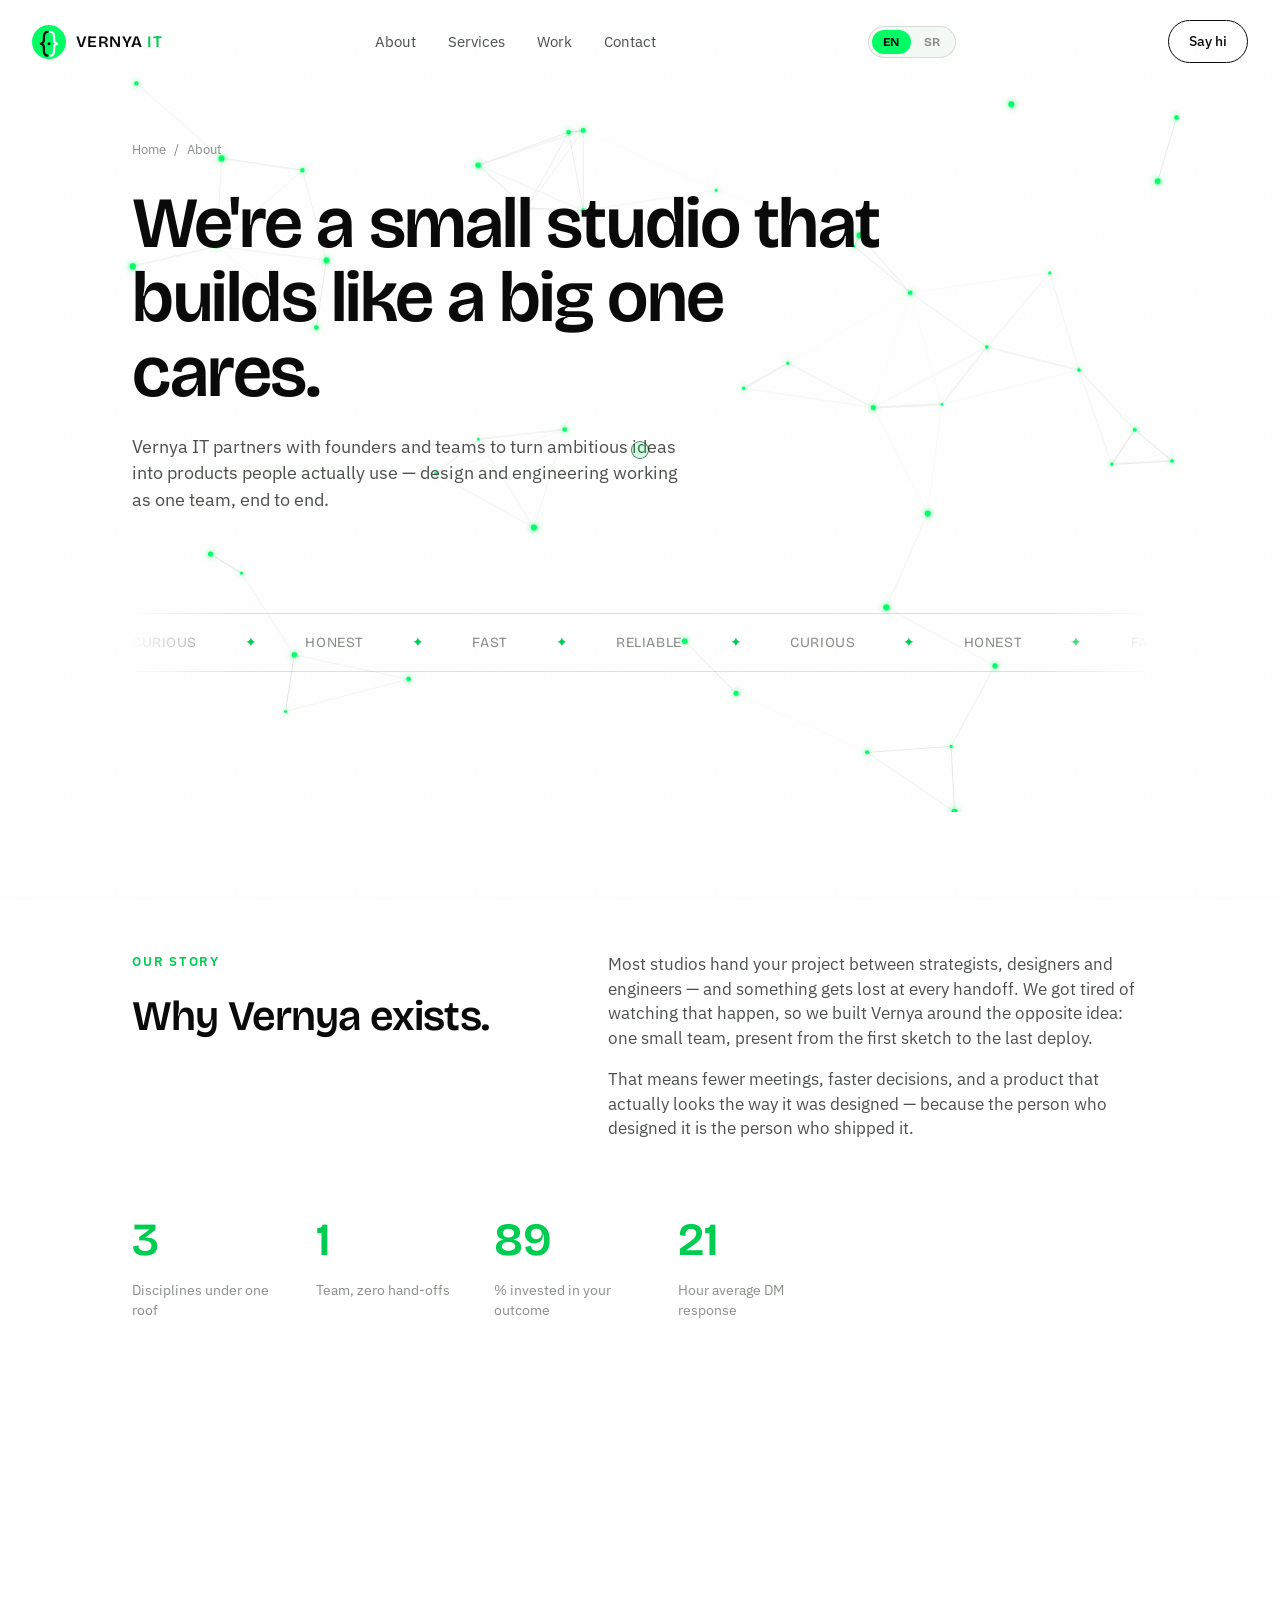
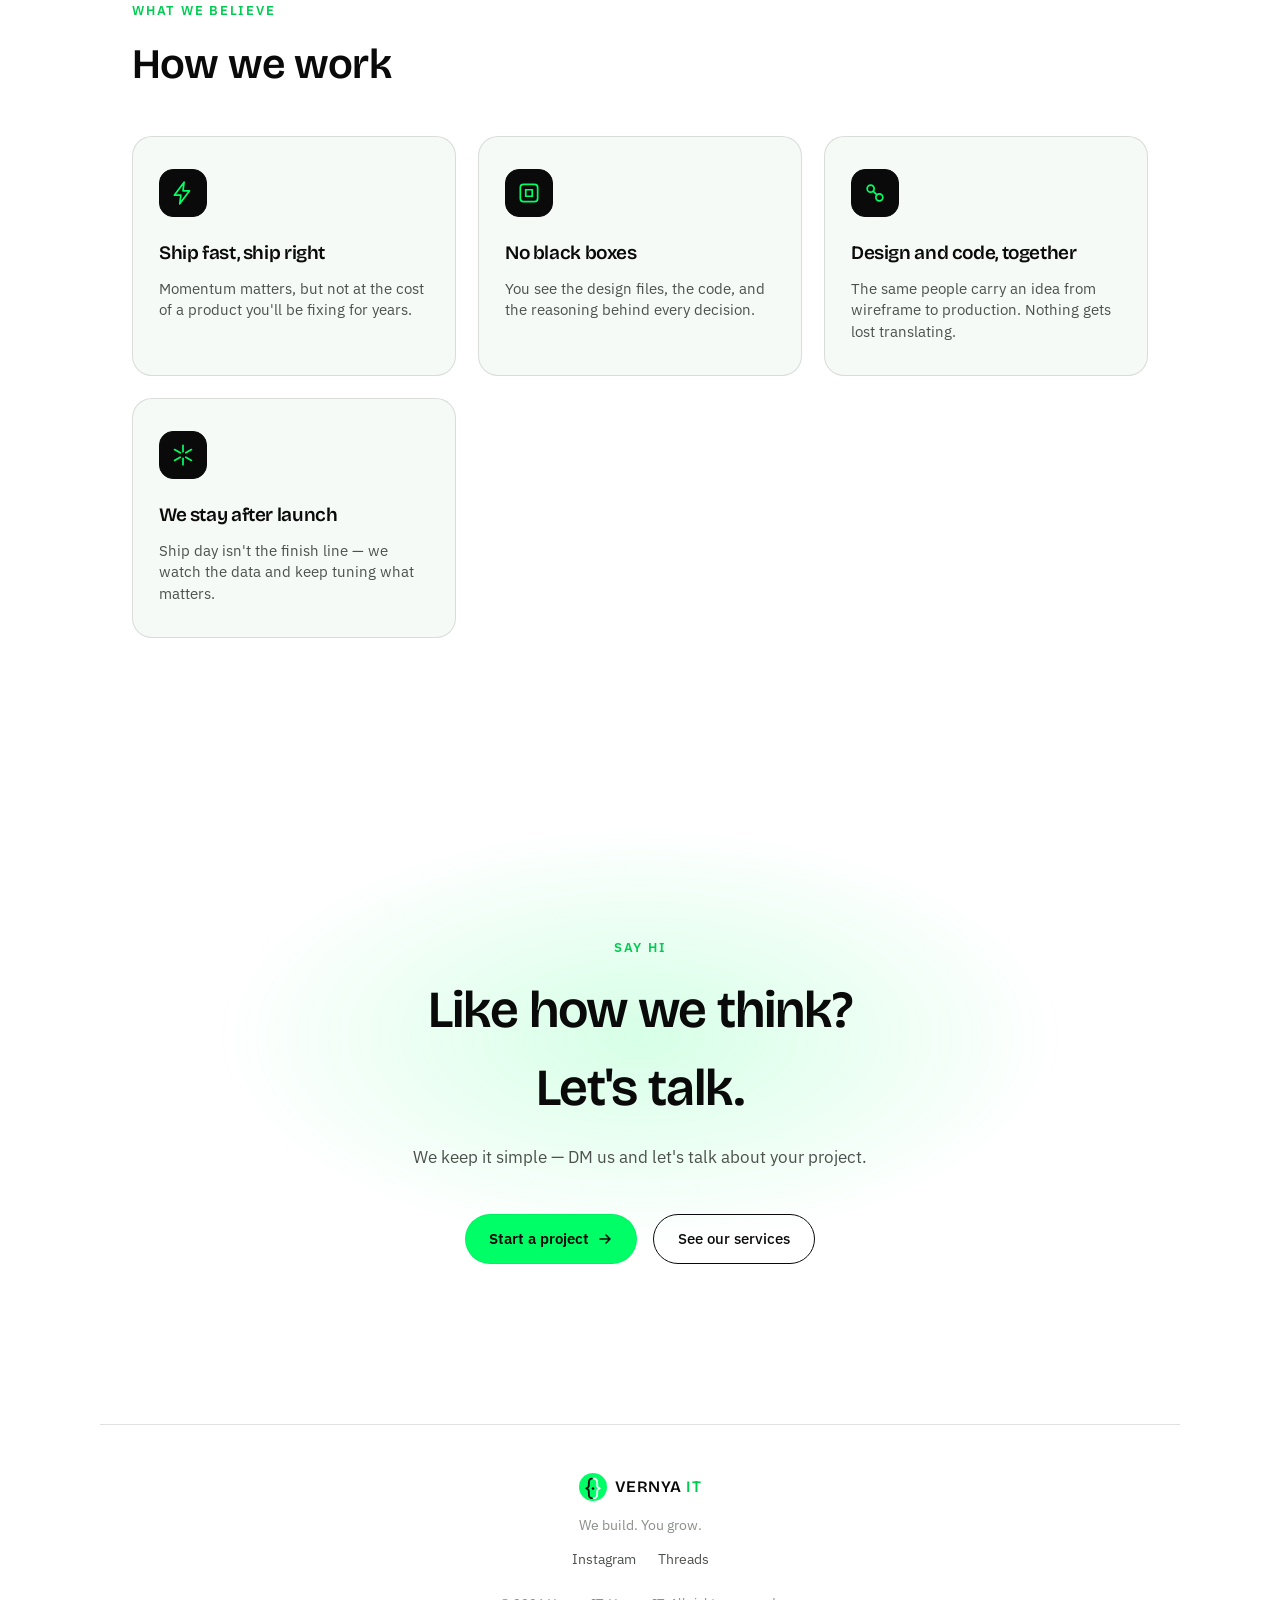
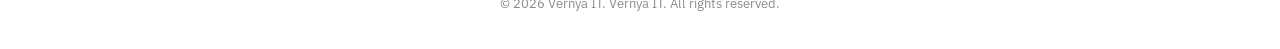
==== about.html @ cfed31cb "Initial commit: Vernya IT landing site Multi-page marketing site (home, about, services, work, conta" ====
<!doctype html>
<html lang="en">
<head>
<meta charset="UTF-8" />
<meta name="viewport" content="width=device-width, initial-scale=1.0" />
<title>About — Vernya IT</title>
<meta name="description" content="Vernya IT is a small software studio building web, mobile & UI/UX products end to end — from idea to finished product." />
<link rel="icon" type="image/svg+xml" href="assets/logo.svg" />
<link rel="preconnect" href="https://fonts.googleapis.com">
<link rel="preconnect" href="https://fonts.gstatic.com" crossorigin>
<link href="https://fonts.googleapis.com/css2?family=Bricolage+Grotesque:wght@400;500;600;700;800&family=IBM+Plex+Sans:wght@400;500;600&display=swap" rel="stylesheet">
<link rel="stylesheet" href="css/style.css" />
</head>
<body>

<div class="scroll-progress" id="scrollProgress"><span></span></div>
<div class="grain"></div>
<div class="cursor-dot" id="cursorDot"><span class="cursor-ring"></span></div>

<header class="nav" id="nav">
  <a href="index.html" class="brand">
    <img src="assets/logo.svg" alt="Vernya IT logo" width="34" height="34" />
    <span>Vernya <em>IT</em></span>
  </a>
  <nav class="nav-links">
    <a href="about.html" data-i18n="nav.about">About</a>
    <a href="services.html" data-i18n="nav.services">Services</a>
    <a href="work.html" data-i18n="nav.work">Work</a>
    <a href="contact.html" data-i18n="nav.contact">Contact</a>
  </nav>
  <div class="lang-switch">
    <button class="lang-btn is-active" data-lang="en">EN</button>
    <button class="lang-btn" data-lang="sr">SR</button>
  </div>
  <a class="btn btn-ghost magnetic" href="contact.html" data-i18n="nav.sayhi">
    <span>Say hi</span>
  </a>
  <button class="nav-burger" id="navBurger" aria-label="Toggle menu">
    <span></span><span></span><span></span>
  </button>
</header>

<div class="mobile-menu" id="mobileMenu">
  <a href="about.html" data-i18n="nav.about">About</a>
  <a href="services.html" data-i18n="nav.services">Services</a>
  <a href="work.html" data-i18n="nav.work">Work</a>
  <a href="contact.html" data-i18n="nav.contact">Contact</a>
  <a href="contact.html" data-i18n="nav.sayhi.mobile">Say hi ↗</a>
  <div class="lang-switch lang-switch-mobile">
    <button class="lang-btn is-active" data-lang="en">EN</button>
    <button class="lang-btn" data-lang="sr">SR</button>
  </div>
</div>

<main>

  <section class="page-hero" id="aboutHero">
    <canvas class="network-canvas" id="networkCanvas"></canvas>
    <div class="breadcrumb" data-reveal>
      <a href="index.html" data-i18n="breadcrumb.home">Home</a><span>/</span><span data-i18n="nav.about">About</span>
    </div>
    <h1 class="page-hero-title split-parallax" id="splitHeadline" data-split data-i18n="about.hero.title">
      We're a small studio that builds like a big one cares.
    </h1>
    <p class="page-hero-sub" data-reveal data-i18n="about.hero.sub">
      Vernya IT partners with founders and teams to turn ambitious ideas into
      products people actually use — design and engineering working as one
      team, end to end.
    </p>

    <div class="hero-marquee" aria-hidden="true">
      <div class="marquee-track">
        <span data-i18n="about.marquee.curious">Curious</span><span data-i18n="about.marquee.honest">Honest</span><span data-i18n="about.marquee.fast">Fast</span><span data-i18n="about.marquee.reliable">Reliable</span>
        <span data-i18n="about.marquee.curious">Curious</span><span data-i18n="about.marquee.honest">Honest</span><span data-i18n="about.marquee.fast">Fast</span><span data-i18n="about.marquee.reliable">Reliable</span>
      </div>
    </div>
  </section>

  <section class="about-story">
    <div class="about-grid">
      <div data-reveal>
        <p class="section-kicker" data-i18n="about.story.kicker">Our story</p>
        <h2 class="section-title" data-i18n="about.story.title">Why Vernya exists.</h2>
      </div>
      <div class="about-copy" data-reveal>
        <p data-i18n="about.story.p1">
          Most studios hand your project between strategists, designers and
          engineers — and something gets lost at every handoff. We got tired of
          watching that happen, so we built Vernya around the opposite idea:
          one small team, present from the first sketch to the last deploy.
        </p>
        <p style="margin-top:16px;" data-i18n="about.story.p2">
          That means fewer meetings, faster decisions, and a product that
          actually looks the way it was designed — because the person who
          designed it is the person who shipped it.
        </p>
      </div>
    </div>

    <div class="stat-row stat-row-lg" data-reveal>
      <div class="stat">
        <span class="stat-num" data-counter="3">0</span>
        <span class="stat-label" data-i18n="home.about.stat1">Disciplines under one roof</span>
      </div>
      <div class="stat">
        <span class="stat-num" data-counter="1">0</span>
        <span class="stat-label" data-i18n="home.about.stat2">Team, zero hand-offs</span>
      </div>
      <div class="stat">
        <span class="stat-num" data-counter="100">0</span>
        <span class="stat-label" data-i18n="home.about.stat3">% invested in your outcome</span>
      </div>
      <div class="stat">
        <span class="stat-num" data-counter="24">0</span>
        <span class="stat-label" data-i18n="about.stat4">Hour average DM response</span>
      </div>
    </div>
  </section>

  <section class="values">
    <p class="section-kicker" data-reveal data-i18n="about.values.kicker">What we believe</p>
    <h2 class="section-title" data-reveal data-i18n="about.values.title">How we work</h2>

    <div class="card-grid">
      <article class="service-card" data-reveal data-tilt>
        <div class="card-glow"></div>
        <div class="card-icon">
          <svg width="26" height="26" viewBox="0 0 24 24" fill="none"><path d="M13 2 4 14h6l-1 8 9-12h-6l1-8Z" stroke="currentColor" stroke-width="1.6" stroke-linejoin="round"/></svg>
        </div>
        <h3 data-i18n="value1.title">Ship fast, ship right</h3>
        <p data-i18n="value1.desc">Momentum matters, but not at the cost of a product you'll be fixing for years.</p>
      </article>

      <article class="service-card" data-reveal data-tilt>
        <div class="card-glow"></div>
        <div class="card-icon">
          <svg width="26" height="26" viewBox="0 0 24 24" fill="none"><rect x="4" y="4" width="16" height="16" rx="3" stroke="currentColor" stroke-width="1.6"/><path d="M9 9h6v6H9z" stroke="currentColor" stroke-width="1.6"/></svg>
        </div>
        <h3 data-i18n="value2.title">No black boxes</h3>
        <p data-i18n="value2.desc">You see the design files, the code, and the reasoning behind every decision.</p>
      </article>

      <article class="service-card" data-reveal data-tilt>
        <div class="card-glow"></div>
        <div class="card-icon">
          <svg width="26" height="26" viewBox="0 0 24 24" fill="none"><circle cx="8" cy="8" r="3.2" stroke="currentColor" stroke-width="1.6"/><circle cx="16" cy="16" r="3.2" stroke="currentColor" stroke-width="1.6"/><path d="M10.3 10.3l3.4 3.4" stroke="currentColor" stroke-width="1.6" stroke-linecap="round"/></svg>
        </div>
        <h3 data-i18n="value3.title">Design and code, together</h3>
        <p data-i18n="value3.desc">The same people carry an idea from wireframe to production. Nothing gets lost translating.</p>
      </article>

      <article class="service-card" data-reveal data-tilt>
        <div class="card-glow"></div>
        <div class="card-icon">
          <svg width="26" height="26" viewBox="0 0 24 24" fill="none"><path d="M12 3v6M12 15v6M4.2 7l5.2 3M14.6 14l5.2 3M4.2 17l5.2-3M14.6 10l5.2-3" stroke="currentColor" stroke-width="1.6" stroke-linecap="round"/></svg>
        </div>
        <h3 data-i18n="value4.title">We stay after launch</h3>
        <p data-i18n="value4.desc">Ship day isn't the finish line — we watch the data and keep tuning what matters.</p>
      </article>
    </div>
  </section>

  <section class="cta" id="contact">
    <div class="cta-blob" aria-hidden="true"></div>
    <p class="section-kicker" data-reveal data-i18n="about.cta.kicker">Say hi</p>
    <h2 class="cta-title" data-reveal data-i18n="about.cta.title" data-i18n-html="true">Like how we think?<br/>Let's talk.</h2>
    <p class="cta-sub" data-reveal data-i18n="home.cta.sub">We keep it simple — DM us and let's talk about your project.</p>
    <div class="hero-cta" data-reveal>
      <a class="btn btn-primary magnetic" href="contact.html">
        <span data-i18n="btn.startProject">Start a project</span>
        <svg width="16" height="16" viewBox="0 0 16 16" fill="none"><path d="M3 8H13M13 8L9 4M13 8L9 12" stroke="currentColor" stroke-width="1.6" stroke-linecap="round" stroke-linejoin="round"/></svg>
      </a>
      <a class="btn btn-outline magnetic" href="services.html">
        <span data-i18n="btn.seeServices">See our services</span>
      </a>
    </div>
  </section>

</main>

<footer class="footer">
  <div class="footer-brand">
    <img src="assets/logo.svg" alt="Vernya IT logo" width="28" height="28" />
    <span>Vernya <em>IT</em></span>
  </div>
  <p class="footer-tag" data-i18n="footer.tag">We build. You grow.</p>
  <div class="footer-links">
    <a href="https://www.instagram.com/vernya_it/" target="_blank" rel="noopener">Instagram</a>
    <a href="https://www.threads.net/@vernya_it" target="_blank" rel="noopener">Threads</a>
  </div>
  <p class="footer-copy"><span data-i18n="footer.copyPrefix">©</span> <span id="year"></span> Vernya IT. <span data-i18n="footer.copySuffix">All rights reserved.</span></p>
</footer>

<script src="js/script.js"></script>
<script src="js/i18n.js"></script>
</body>
</html>
---- css/style.css ----
/* ---------- reset & base ---------- */
* { margin: 0; padding: 0; box-sizing: border-box; }

:root {
  --bg: #ffffff;
  --bg-soft: #f5faf6;
  --surface: rgba(10,10,10,0.035);
  --border: rgba(10,10,10,0.12);
  --text: #0a0a0a;
  --text-dim: #4d514d;
  --text-faint: #8a8f8a;
  --ink: #0a0a0a;
  --neon: #00ff66;
  --neon-deep: #00cc52;
  --neon-soft: rgba(0,255,102,0.14);
  --grad: linear-gradient(120deg, #00ff8c, var(--neon) 60%, var(--neon-deep));
  --ease-spring: cubic-bezier(0.16, 1, 0.3, 1);
  --ease-out: cubic-bezier(0.22, 1, 0.36, 1);
}

html { scroll-behavior: smooth; }

body {
  background: var(--bg);
  color: var(--text);
  font-family: 'IBM Plex Sans', system-ui, -apple-system, sans-serif;
  line-height: 1.5;
  overflow-x: hidden;
  cursor: none;
}

a { color: inherit; text-decoration: none; }
ul { list-style: none; }
img { display: block; max-width: 100%; }

h1, h2, h3 {
  font-family: 'Bricolage Grotesque', 'IBM Plex Sans', sans-serif;
  letter-spacing: -0.02em;
  font-weight: 600;
}

@media (pointer: coarse) {
  body { cursor: auto; }
  .cursor-dot { display: none; }
}

/* ---------- grain overlay ---------- */
.grain {
  position: fixed;
  inset: 0;
  z-index: 60;
  pointer-events: none;
  opacity: 0.045;
  mix-blend-mode: multiply;
  background-image: url("data:image/svg+xml,%3Csvg xmlns='http://www.w3.org/2000/svg' width='120' height='120'%3E%3Cfilter id='n'%3E%3CfeTurbulence type='fractalNoise' baseFrequency='0.9' numOctaves='2' stitchTiles='stitch'/%3E%3C/filter%3E%3Crect width='100%25' height='100%25' filter='url(%23n)'/%3E%3C/svg%3E");
}

/* ---------- custom cursor ---------- */
.cursor-dot {
  position: fixed;
  top: 0; left: 0;
  width: 0; height: 0;
  pointer-events: none;
  z-index: 999;
  will-change: transform;
}
.cursor-ring {
  position: absolute;
  top: 0; left: 0;
  width: 18px; height: 18px;
  border-radius: 50%;
  border: 1.5px solid rgba(10,10,10,0.55);
  background: rgba(0,255,102,0.18);
  transform: translate(-50%, -50%) scale(1);
  transition: transform .25s var(--ease-out), background .25s var(--ease-out), border-color .25s var(--ease-out);
}
.cursor-dot.hover .cursor-ring {
  transform: translate(-50%, -50%) scale(2.444);
  background: rgba(0,255,102,0.22);
  border-color: rgba(0,204,82,0.85);
}

/* ---------- fluid canvas ---------- */
.fluid-canvas {
  position: fixed;
  inset: 0;
  z-index: 0;
  width: 100%;
  height: 100%;
  opacity: 0.9;
  pointer-events: none;
}

/* ---------- circuit / network canvas (subpages) ---------- */
.network-canvas {
  position: absolute;
  inset: 0;
  z-index: 0;
  width: 100%;
  height: 100%;
  pointer-events: none;
}

/* ---------- layout helpers ---------- */
main, header, footer { position: relative; z-index: 1; }
section {
  max-width: 1080px;
  margin: 0 auto;
  padding: 140px 32px;
}

.section-kicker {
  text-transform: uppercase;
  letter-spacing: 0.14em;
  font-size: 12.5px;
  font-weight: 600;
  color: var(--neon-deep);
  margin-bottom: 14px;
}
.section-title {
  font-size: clamp(28px, 4vw, 42px);
  margin-bottom: 16px;
}

/* ---------- scroll progress ---------- */
.scroll-progress {
  position: fixed;
  top: 0; left: 0; right: 0;
  height: 3px;
  z-index: 70;
  background: transparent;
  pointer-events: none;
}
.scroll-progress span {
  display: block;
  height: 100%;
  width: 100%;
  transform: scaleX(0);
  transform-origin: left;
  background: var(--grad);
  box-shadow: 0 0 12px rgba(0,255,102,0.6);
  transition: transform .08s linear;
}

/* ---------- split-text word reveal ---------- */
.split-word {
  display: inline-block;
  opacity: 0;
  transform: translateY(0.5em) rotate(3deg);
  transition: opacity .7s var(--ease-spring), transform .7s var(--ease-spring);
  transition-delay: var(--wd, 0ms);
}
.split-word.in-view { opacity: 1; transform: translateY(0) rotate(0deg); }

/* ---------- reveal-on-scroll ---------- */
[data-reveal] {
  opacity: 0;
  transform: translateY(28px);
  transition: opacity .8s var(--ease-spring), transform .8s var(--ease-spring);
}
[data-reveal].in-view { opacity: 1; transform: translateY(0); }

/* ---------- nav ---------- */
.nav {
  position: fixed;
  top: 0; left: 0; right: 0;
  z-index: 50;
  display: flex;
  align-items: center;
  justify-content: space-between;
  gap: 24px;
  padding: 20px 32px;
  transition: background .4s var(--ease-out), border-color .4s var(--ease-out), padding .4s var(--ease-out);
  border-bottom: 1px solid transparent;
}
.nav.scrolled {
  background: rgba(255,255,255,0.78);
  backdrop-filter: blur(14px);
  border-color: var(--border);
  padding: 14px 32px;
}

.brand {
  display: flex;
  align-items: center;
  gap: 10px;
  font-family: 'Bricolage Grotesque', sans-serif;
  font-weight: 600;
  font-size: 16px;
  text-transform: uppercase;
  letter-spacing: 0.03em;
}
.brand em { font-style: normal; color: var(--neon-deep); }

.nav-links {
  display: flex;
  gap: 32px;
  font-size: 14.5px;
  color: var(--text-dim);
}
.nav-links a { position: relative; transition: color .25s; }
.swap-letter {
  display: inline-block;
  transition: transform 200ms cubic-bezier(0.34, 1.56, 0.64, 1), opacity 140ms ease;
  transform: translateY(0) rotate(0deg);
  opacity: 1;
}
.swap-letter.is-out {
  transform: translateY(-60%) rotate(-10deg);
  opacity: 0;
  transition: transform 140ms cubic-bezier(0.4, 0, 1, 1), opacity 120ms ease;
}
.nav-links a:hover { color: var(--text); }

.lang-switch {
  display: flex;
  align-items: center;
  gap: 2px;
  padding: 3px;
  border: 1px solid var(--border);
  border-radius: 100px;
  background: var(--bg-soft);
}
.lang-btn {
  padding: 5px 11px;
  border-radius: 100px;
  border: none;
  background: none;
  font-family: 'Bricolage Grotesque', sans-serif;
  font-size: 12px;
  font-weight: 700;
  letter-spacing: 0.03em;
  color: var(--text-faint);
  cursor: pointer;
  transition: background .25s var(--ease-out), color .25s var(--ease-out);
}
.lang-btn.is-active {
  background: var(--neon);
  color: var(--ink);
}
.lang-btn:not(.is-active):hover { color: var(--text); }
.lang-switch-mobile { margin-top: 8px; }

.nav-links a::after {
  content: "";
  position: absolute;
  left: 0; bottom: -4px;
  width: 100%; height: 2px;
  background: var(--neon);
  transform: scaleX(0);
  transform-origin: left;
  transition: transform .3s var(--ease-out);
}
.nav-links a:hover::after { transform: scaleX(1); }

.nav-burger {
  display: none;
  flex-direction: column;
  gap: 5px;
  background: none;
  border: none;
  cursor: pointer;
  padding: 8px;
}
.nav-burger span {
  width: 22px; height: 1.5px;
  background: var(--text);
  transition: transform .3s var(--ease-out), opacity .3s;
}
.nav-burger.open span:nth-child(1) { transform: translateY(6.5px) rotate(45deg); }
.nav-burger.open span:nth-child(2) { opacity: 0; }
.nav-burger.open span:nth-child(3) { transform: translateY(-6.5px) rotate(-45deg); }

.mobile-menu {
  position: fixed;
  inset: 0;
  z-index: 45;
  background: rgba(255,255,255,0.98);
  backdrop-filter: blur(10px);
  display: flex;
  flex-direction: column;
  align-items: center;
  justify-content: center;
  gap: 28px;
  font-family: 'Bricolage Grotesque', sans-serif;
  font-size: 24px;
  transform: translateY(-8px);
  opacity: 0;
  pointer-events: none;
  transition: opacity .35s var(--ease-out), transform .35s var(--ease-out);
}
.mobile-menu.open { opacity: 1; transform: translateY(0); pointer-events: auto; }

/* ---------- buttons ---------- */
.btn {
  display: inline-flex;
  align-items: center;
  gap: 8px;
  padding: 13px 24px;
  border-radius: 100px;
  font-size: 14.5px;
  font-weight: 500;
  white-space: nowrap;
  transition: transform .35s var(--ease-spring), box-shadow .35s var(--ease-out), background .3s, border-color .3s, color .3s;
}
.btn-primary {
  background: var(--neon);
  color: var(--ink);
  font-weight: 600;
  box-shadow: 0 0 0 1px rgba(10,10,10,0.06) inset;
}
.btn-primary:hover {
  background: var(--ink);
  color: var(--neon);
  box-shadow: 0 8px 30px rgba(0,255,102,0.35);
}
.btn-outline {
  border: 1.5px solid var(--ink);
  color: var(--text);
}
.btn-outline:hover { background: var(--ink); color: var(--neon); }
.btn-ghost {
  color: var(--text);
  border: 1.5px solid var(--ink);
  padding: 10px 20px;
  font-size: 14px;
}
.btn-ghost:hover { background: var(--ink); color: var(--neon); }

/* ---------- hero ---------- */
.hero {
  min-height: 100vh;
  display: flex;
  flex-direction: column;
  justify-content: center;
  padding-top: 120px;
  padding-bottom: 60px;
}
.eyebrow {
  color: var(--text-faint);
  font-size: 13.5px;
  letter-spacing: 0.08em;
  text-transform: uppercase;
  margin-bottom: 22px;
}
.hero-title {
  font-size: clamp(44px, 8vw, 96px);
  line-height: 1.02;
}
.hero-title .line { display: block; }
.hero-title .accent {
  background: var(--grad);
  -webkit-background-clip: text;
  background-clip: text;
  color: transparent;
}
.hero-sub {
  max-width: 560px;
  margin-top: 28px;
  font-size: 18px;
  color: var(--text-dim);
}
.hero-cta {
  display: flex;
  flex-wrap: wrap;
  gap: 16px;
  margin-top: 44px;
}

.hero-marquee {
  margin-top: 100px;
  overflow: hidden;
  border-top: 1px solid var(--border);
  border-bottom: 1px solid var(--border);
  padding: 18px 0;
  mask-image: linear-gradient(90deg, transparent, #000 10%, #000 90%, transparent);
}
.marquee-track {
  display: flex;
  gap: 48px;
  white-space: nowrap;
  width: max-content;
  animation: marquee 22s linear infinite;
  font-family: 'Bricolage Grotesque', sans-serif;
  font-size: 14px;
  color: var(--text-faint);
  letter-spacing: 0.04em;
  text-transform: uppercase;
}
.marquee-track span::after { content: "✦"; margin-left: 48px; color: var(--neon-deep); }
@keyframes marquee {
  from { transform: translateX(0); }
  to { transform: translateX(-50%); }
}

/* ---------- about ---------- */
.about-grid {
  display: grid;
  grid-template-columns: 1fr 1.3fr;
  gap: 60px;
  align-items: start;
}
.about-copy p {
  color: var(--text-dim);
  font-size: 16.5px;
  max-width: 560px;
}
.stat-row {
  display: flex;
  gap: 44px;
  margin-top: 40px;
  flex-wrap: wrap;
}
.stat { display: flex; flex-direction: column; gap: 6px; }
.stat-num {
  font-family: 'Bricolage Grotesque', sans-serif;
  font-size: 40px;
  font-weight: 600;
  color: var(--neon-deep);
}
.stat-label { color: var(--text-faint); font-size: 13.5px; max-width: 140px; }
.stat-row-lg { margin-top: 64px; }
.stat-row-lg .stat-num { font-size: 46px; }

/* ---------- services ---------- */
.card-grid {
  display: grid;
  grid-template-columns: repeat(3, 1fr);
  gap: 22px;
  margin-top: 40px;
}
.service-card {
  position: relative;
  padding: 32px 26px;
  border-radius: 20px;
  background: var(--bg-soft);
  border: 1px solid var(--border);
  overflow: hidden;
  transition: transform .5s var(--ease-spring), border-color .4s;
  transform-style: preserve-3d;
  will-change: transform;
}
.service-card:hover { border-color: rgba(10,10,10,0.24); }

/* ---------- work / placeholder case studies ---------- */
.coming-soon-banner {
  display: inline-flex;
  align-items: center;
  gap: 10px;
  padding: 10px 18px;
  margin-bottom: 32px;
  border: 1px dashed var(--border);
  border-radius: 100px;
  font-size: 13.5px;
  color: var(--text-dim);
  background: var(--bg-soft);
}
.pulse-dot {
  width: 8px; height: 8px;
  border-radius: 50%;
  background: var(--neon);
  box-shadow: 0 0 0 0 rgba(0,255,102,0.5);
  animation: pulseDot 1.8s ease-out infinite;
  flex: none;
}
@keyframes pulseDot {
  0% { box-shadow: 0 0 0 0 rgba(0,255,102,0.5); }
  70% { box-shadow: 0 0 0 8px rgba(0,255,102,0); }
  100% { box-shadow: 0 0 0 0 rgba(0,255,102,0); }
}
.work-card { padding-bottom: 26px; }
.work-thumb {
  width: 100%;
  height: 160px;
  border-radius: 14px;
  margin-bottom: 18px;
  background: var(--border);
  overflow: hidden;
  position: relative;
}
.shimmer::after {
  content: "";
  position: absolute;
  inset: 0;
  background: linear-gradient(100deg, transparent 30%, rgba(0,255,102,0.25) 50%, transparent 70%);
  background-size: 200% 100%;
  animation: shimmer 2.2s ease-in-out infinite;
}
@keyframes shimmer {
  0% { background-position: 160% 0; }
  100% { background-position: -60% 0; }
}
.work-tag {
  display: inline-block;
  font-size: 11px;
  font-weight: 700;
  text-transform: uppercase;
  letter-spacing: 0.06em;
  color: var(--text-faint);
  border: 1px solid var(--border);
  border-radius: 100px;
  padding: 3px 10px;
  margin-bottom: 12px;
}
.work-card h3 { font-size: 18px; margin-bottom: 6px; }
.work-card p { color: var(--text-faint); font-size: 13.5px; }
.card-glow {
  position: absolute;
  top: -60%; left: -20%;
  width: 220px; height: 220px;
  background: radial-gradient(circle, rgba(0,255,102,0.4), transparent 70%);
  opacity: 0;
  transition: opacity .5s;
  pointer-events: none;
}
.service-card:hover .card-glow { opacity: 1; }
.card-icon {
  width: 48px; height: 48px;
  border-radius: 14px;
  display: flex; align-items: center; justify-content: center;
  background: var(--ink);
  border: 1px solid var(--ink);
  color: var(--neon);
  margin-bottom: 22px;
}
.service-card h3 { font-size: 19px; margin-bottom: 10px; }
.service-card p { color: var(--text-dim); font-size: 14.5px; }
.card-link {
  display: inline-flex;
  align-items: center;
  gap: 6px;
  margin-top: 16px;
  font-size: 13.5px;
  font-weight: 600;
  color: var(--ink);
  border-bottom: 1.5px solid var(--neon);
  padding-bottom: 2px;
}
.card-link:hover { color: var(--neon-deep); }

/* ---------- service switcher ---------- */
.switcher-shell { margin-top: 40px; }
.switcher-tabs {
  position: relative;
  display: inline-flex;
  gap: 4px;
  padding: 5px;
  border: 1px solid var(--border);
  border-radius: 100px;
  background: var(--bg-soft);
}
.switcher-tab {
  position: relative;
  z-index: 2;
  padding: 10px 22px;
  border-radius: 100px;
  font-size: 14px;
  font-weight: 600;
  font-family: 'Bricolage Grotesque', sans-serif;
  color: var(--text-dim);
  background: none;
  border: none;
  cursor: pointer;
  transition: color .3s var(--ease-out);
}
.switcher-tab.is-active { color: var(--ink); }
.switcher-indicator {
  position: absolute;
  z-index: 1;
  top: 5px;
  left: 5px;
  height: calc(100% - 10px);
  width: 60px;
  border-radius: 100px;
  background: var(--neon);
  box-shadow: 0 4px 18px rgba(0,255,102,0.4);
  will-change: transform, width;
}
.switcher-panels { position: relative; margin-top: 36px; min-height: 220px; }
.switcher-panel {
  position: absolute;
  inset: 0;
  opacity: 0;
  transform: translateY(14px) scale(0.98);
  pointer-events: none;
  transition: opacity .45s var(--ease-spring), transform .45s var(--ease-spring);
  display: grid;
  grid-template-columns: auto 1fr;
  align-items: start;
  gap: 22px;
  padding: 28px;
  border: 1px solid var(--border);
  border-radius: 20px;
  background: var(--bg-soft);
}
.switcher-panel.is-active { opacity: 1; transform: translateY(0) scale(1); pointer-events: auto; }
.switcher-panel h3 { font-size: 19px; margin-bottom: 10px; }
.switcher-panel .card-icon { margin-bottom: 0; }
.switcher-panel .feature-list li { font-size: 14px; }
@media (max-width: 560px) {
  .switcher-panel { grid-template-columns: 1fr; }
}

/* ---------- process ---------- */
.timeline {
  position: relative;
  margin-top: 60px;
  display: grid;
  grid-template-columns: repeat(4, 1fr);
  gap: 32px;
}
.timeline-line {
  position: absolute;
  top: -34px;
  left: 0; right: 0;
  height: 20px;
  width: 100%;
  opacity: 0.8;
}
.step-num {
  font-family: 'Bricolage Grotesque', sans-serif;
  font-size: 13px;
  color: var(--neon-deep);
  display: block;
  margin-bottom: 12px;
}
.timeline-step h3 { font-size: 18px; margin-bottom: 8px; }
.timeline-step p { color: var(--text-dim); font-size: 14px; }

/* ---------- cta ---------- */
.cta {
  position: relative;
  text-align: center;
  padding-top: 160px;
  padding-bottom: 160px;
}
.cta-blob {
  position: absolute;
  inset: 0;
  z-index: -1;
  background: radial-gradient(600px 300px at 50% 40%, rgba(0,255,102,0.16), transparent 70%);
  filter: blur(10px);
}
.cta-title {
  font-size: clamp(30px, 5vw, 52px);
  margin-bottom: 18px;
}
.cta-sub {
  color: var(--text-dim);
  font-size: 17px;
  margin-bottom: 12px;
}
.cta .hero-cta { justify-content: center; }

/* ---------- footer ---------- */
.footer {
  border-top: 1px solid var(--border);
  padding: 48px 32px 36px;
  max-width: 1080px;
  margin: 0 auto;
  display: flex;
  flex-direction: column;
  align-items: center;
  gap: 14px;
  text-align: center;
}
.footer-brand {
  display: flex; align-items: center; gap: 8px;
  font-family: 'Bricolage Grotesque', sans-serif;
  font-weight: 600;
  text-transform: uppercase;
  letter-spacing: 0.03em;
}
.footer-brand em { font-style: normal; color: var(--neon-deep); }
.footer-tag { color: var(--text-faint); font-size: 13.5px; }
.footer-links { display: flex; gap: 22px; font-size: 14px; color: var(--text-dim); }
.footer-links a:hover { color: var(--text); }
.footer-copy { color: var(--text-faint); font-size: 12.5px; margin-top: 10px; }

/* ---------- subpage hero (services / contact) ---------- */
.page-hero {
  position: relative;
  min-height: 62vh;
  display: flex;
  flex-direction: column;
  justify-content: center;
  padding-top: 140px;
  overflow: hidden;
}
.page-hero-title {
  font-size: clamp(36px, 7vw, 72px);
  line-height: 1.04;
  max-width: 780px;
}
.page-hero-title .accent {
  background: var(--grad);
  -webkit-background-clip: text;
  background-clip: text;
  color: transparent;
}
.page-hero-sub {
  max-width: 560px;
  margin-top: 24px;
  font-size: 17.5px;
  color: var(--text-dim);
}
.breadcrumb {
  display: flex;
  align-items: center;
  gap: 8px;
  font-size: 13px;
  color: var(--text-faint);
  margin-bottom: 26px;
}
.breadcrumb a:hover { color: var(--neon-deep); }

/* ---------- expanded service blocks (services.html) ---------- */
.service-block {
  display: grid;
  grid-template-columns: 0.9fr 1.3fr;
  gap: 48px;
  padding: 56px 0;
  border-top: 1px solid var(--border);
  align-items: start;
}
.service-block:last-child { border-bottom: 1px solid var(--border); }
.service-block .card-icon { margin-bottom: 18px; }
.service-block h3 { font-size: 26px; margin-bottom: 10px; }
.service-block > div:first-child p { color: var(--text-dim); font-size: 15px; }
.feature-list { display: grid; gap: 12px; }
.feature-list li {
  display: flex;
  align-items: flex-start;
  gap: 12px;
  font-size: 15px;
  color: var(--text-dim);
}
.feature-list li::before {
  content: "";
  flex: none;
  width: 7px; height: 7px;
  margin-top: 7px;
  border-radius: 50%;
  background: var(--neon);
  box-shadow: 0 0 0 3px var(--neon-soft);
}

.trust-note {
  display: flex;
  align-items: flex-start;
  gap: 10px;
  margin-top: 22px;
  padding: 14px 16px;
  border: 1px dashed var(--border);
  border-radius: 14px;
  color: var(--text-faint);
  font-size: 13.5px;
}
.trust-note svg { flex: none; color: var(--neon-deep); margin-top: 1px; }

/* ---------- contact page ---------- */
.contact-grid {
  display: grid;
  grid-template-columns: 1.1fr 0.9fr;
  gap: 56px;
  align-items: start;
}
.contact-card {
  background: var(--bg-soft);
  border: 1px solid var(--border);
  border-radius: 22px;
  padding: 36px;
}
.contact-card h3 { font-size: 18px; margin-bottom: 18px; }
.contact-list { display: grid; gap: 16px; margin-bottom: 26px; }
.contact-row {
  display: flex;
  align-items: center;
  justify-content: space-between;
  gap: 12px;
  padding: 14px 18px;
  border: 1px solid var(--border);
  border-radius: 14px;
  background: var(--bg);
  transition: border-color .3s;
}
.contact-row:hover { border-color: var(--neon); }
.contact-row span { font-weight: 500; font-size: 14.5px; }
.tips-list { display: grid; gap: 10px; }
.tips-list li {
  font-size: 14.5px;
  color: var(--text-dim);
  padding-left: 18px;
  position: relative;
}
.tips-list li::before {
  content: "0" counter(tip);
  counter-increment: tip;
  position: absolute;
  left: -2px;
  top: 0;
  font-family: 'Bricolage Grotesque', sans-serif;
  font-size: 11px;
  color: var(--neon-deep);
  display: none;
}
.tips-list { counter-reset: tip; }
.tips-list li { padding-left: 0; }

/* ---------- responsive ---------- */
@media (max-width: 900px) {
  .about-grid { grid-template-columns: 1fr; gap: 28px; }
  .card-grid { grid-template-columns: 1fr; }
  .timeline { grid-template-columns: 1fr 1fr; row-gap: 40px; }
  .timeline-line { display: none; }
  .service-block { grid-template-columns: 1fr; gap: 18px; }
  .contact-grid { grid-template-columns: 1fr; }
}
@media (max-width: 720px) {
  .nav-links { display: none; }
  .nav-burger { display: flex; }
  .btn-ghost { display: none; }
  section { padding: 100px 22px; }
  .timeline { grid-template-columns: 1fr; }
}
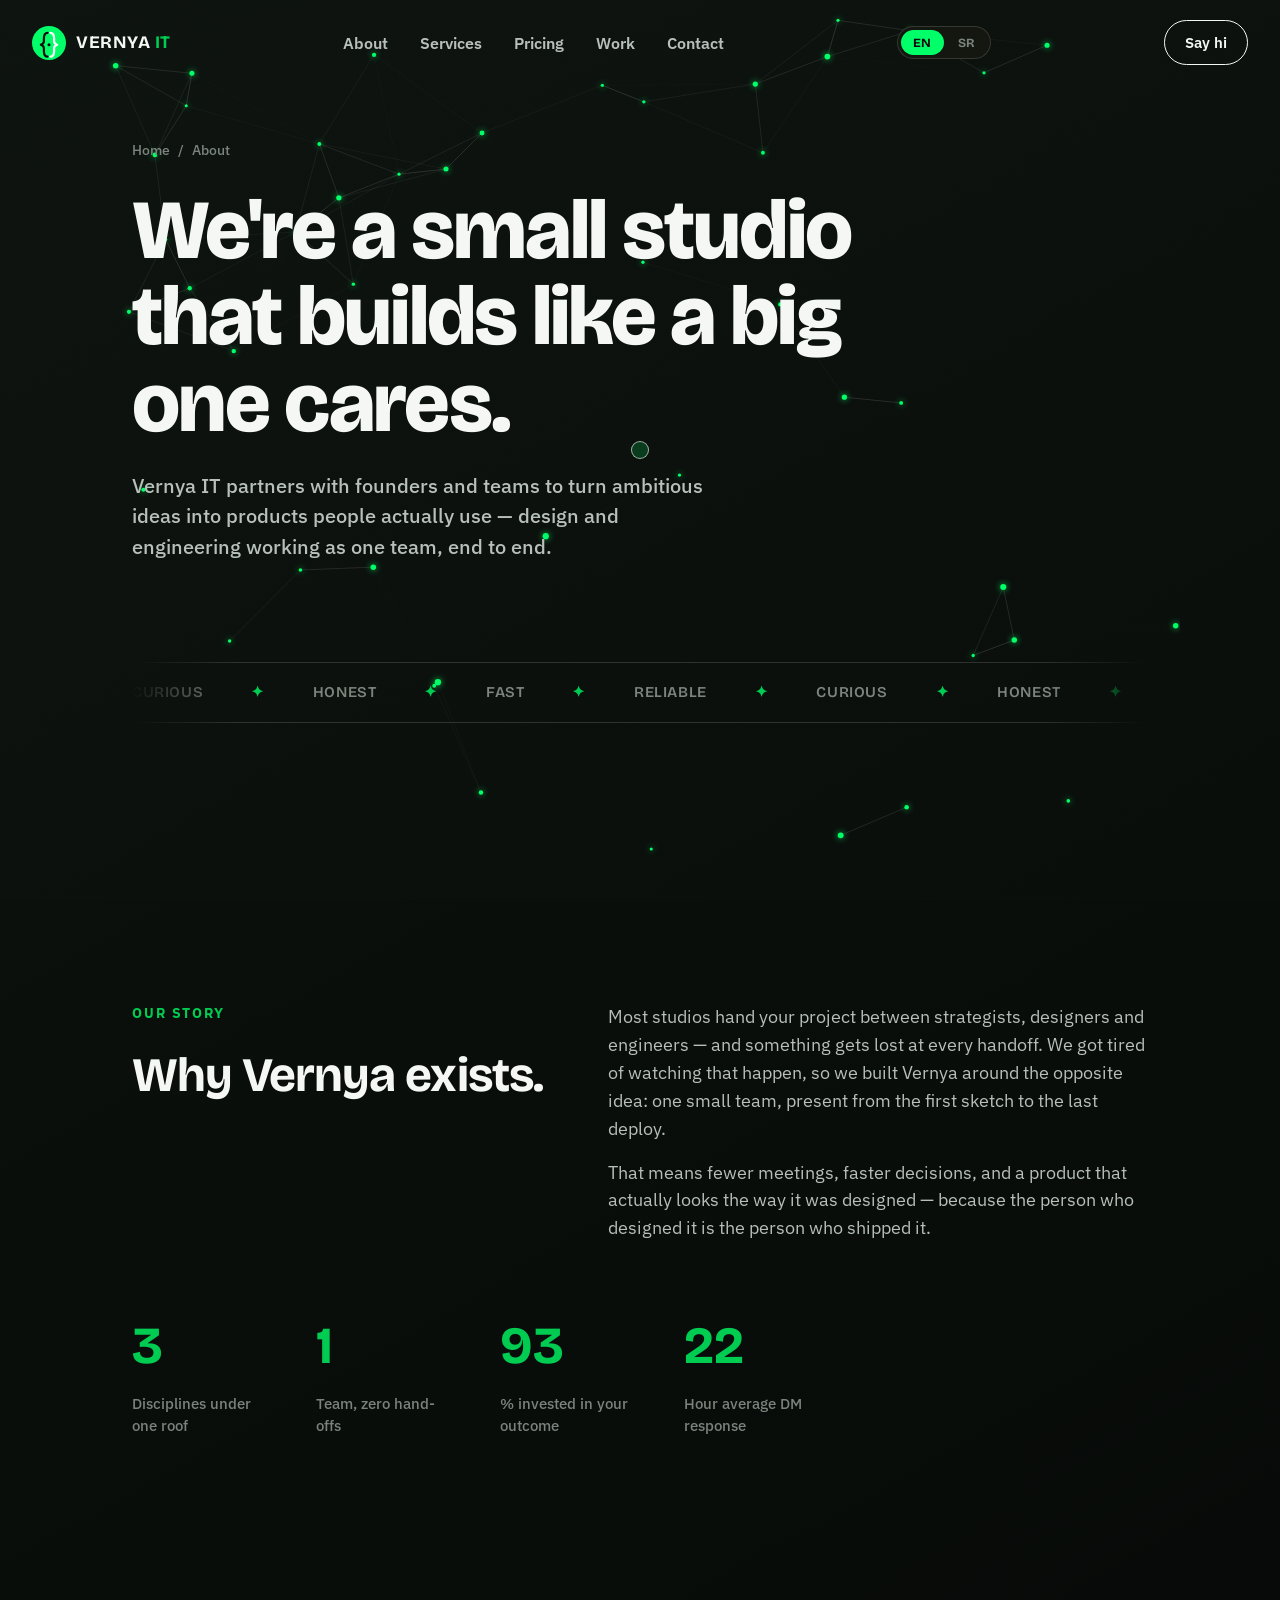
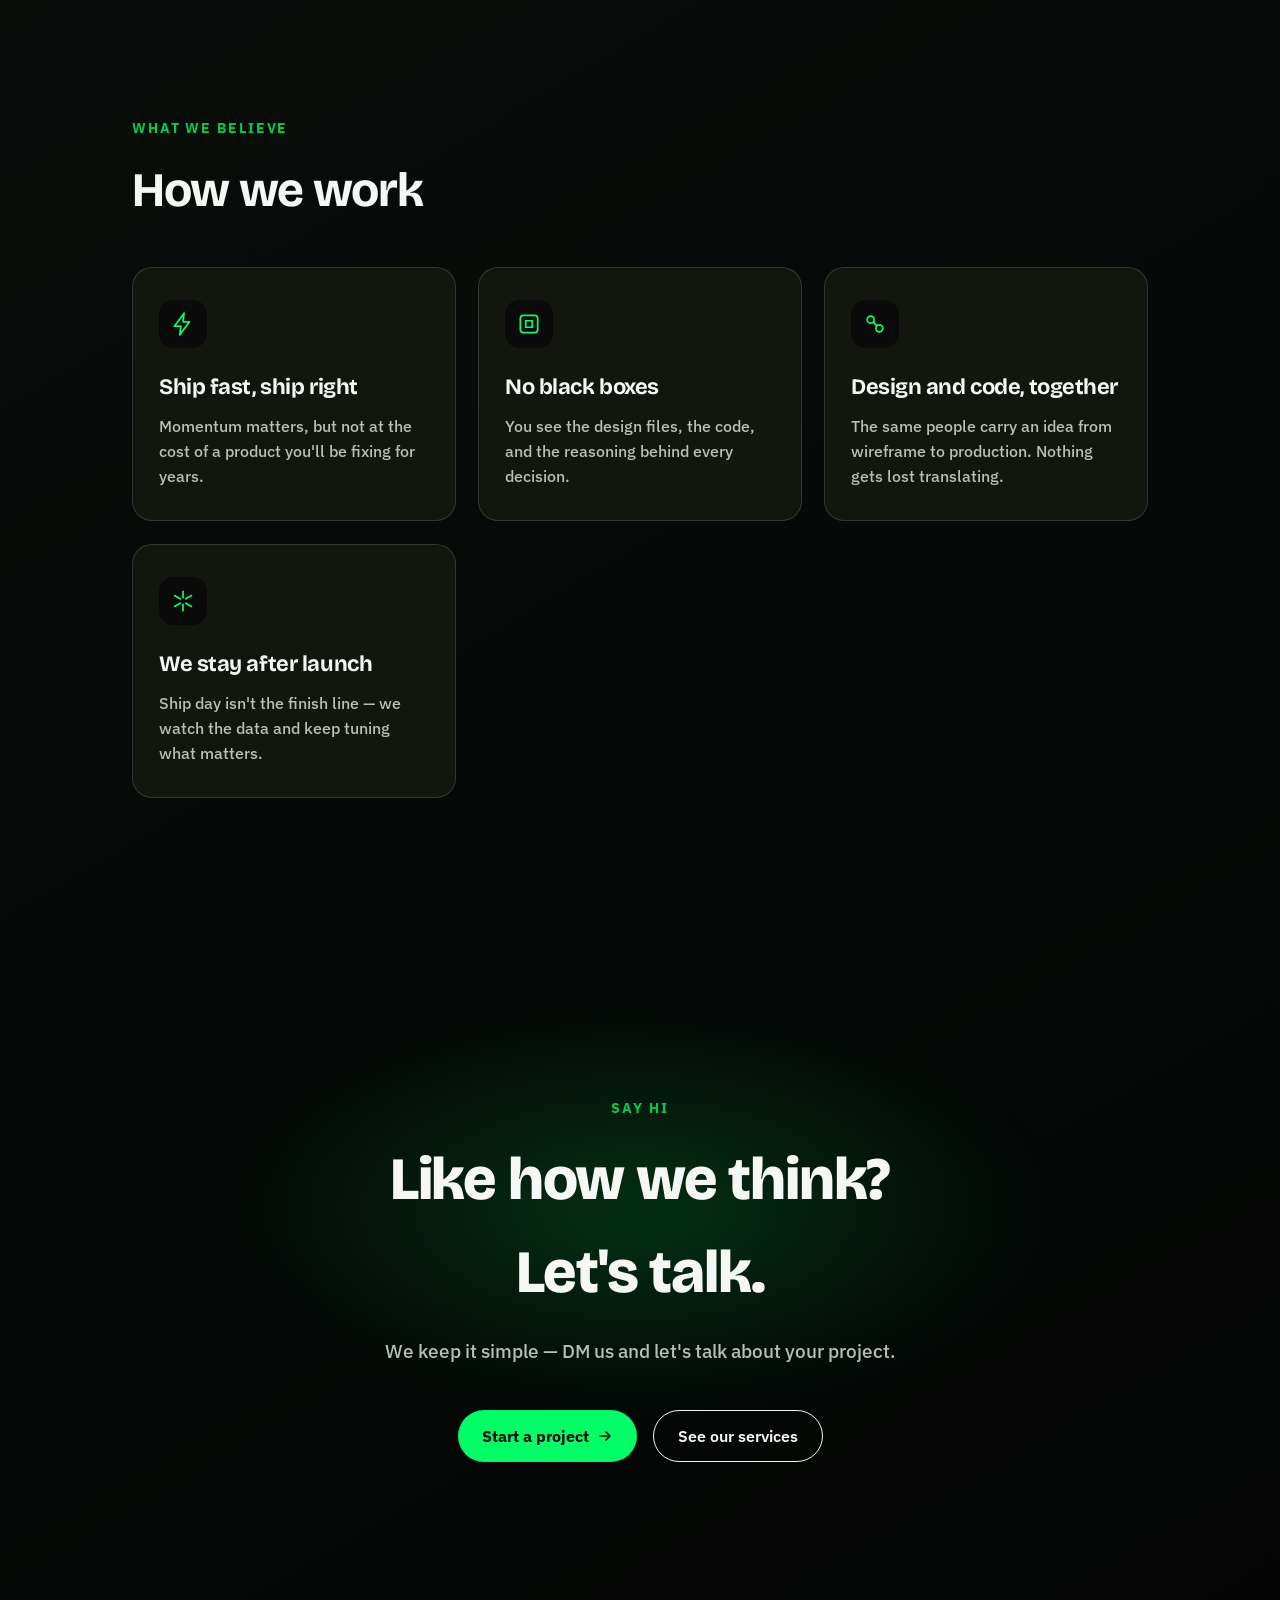
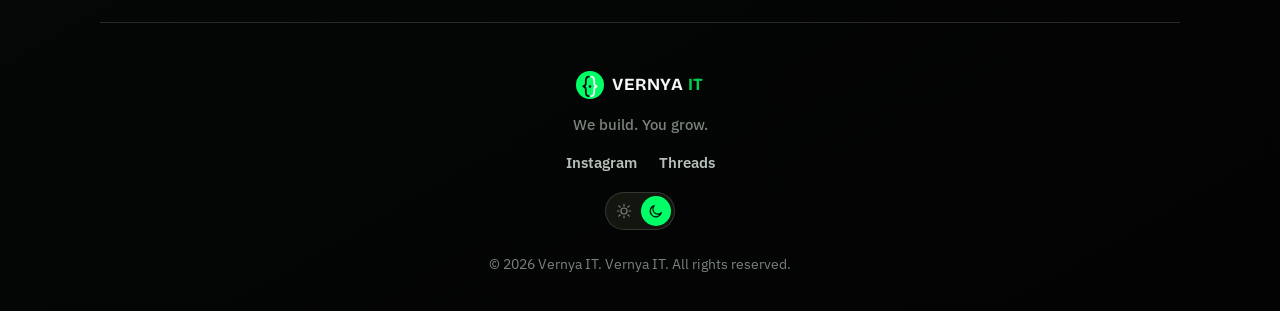
==== commit 0e9e852e: "Add pricing page, dark theme, i18n, and animation polish pass - New /pricing page: build-your-own re" ====
--- a/about.html
+++ b/about.html
@@ -25,6 +25,7 @@
   <nav class="nav-links">
     <a href="about.html" data-i18n="nav.about">About</a>
     <a href="services.html" data-i18n="nav.services">Services</a>
+    <a href="pricing.html" data-i18n="nav.pricing">Pricing</a>
     <a href="work.html" data-i18n="nav.work">Work</a>
     <a href="contact.html" data-i18n="nav.contact">Contact</a>
   </nav>
@@ -43,6 +44,7 @@
 <div class="mobile-menu" id="mobileMenu">
   <a href="about.html" data-i18n="nav.about">About</a>
   <a href="services.html" data-i18n="nav.services">Services</a>
+  <a href="pricing.html" data-i18n="nav.pricing">Pricing</a>
   <a href="work.html" data-i18n="nav.work">Work</a>
   <a href="contact.html" data-i18n="nav.contact">Contact</a>
   <a href="contact.html" data-i18n="nav.sayhi.mobile">Say hi ↗</a>
@@ -188,10 +190,19 @@
     <a href="https://www.instagram.com/vernya_it/" target="_blank" rel="noopener">Instagram</a>
     <a href="https://www.threads.net/@vernya_it" target="_blank" rel="noopener">Threads</a>
   </div>
+  <div class="theme-switch">
+    <button class="theme-btn is-active" data-theme-btn="light" aria-label="Light theme">
+      <svg width="16" height="16" viewBox="0 0 24 24" fill="none"><circle cx="12" cy="12" r="4.5" stroke="currentColor" stroke-width="1.8"/><path d="M12 2v2.5M12 19.5V22M4.2 4.2l1.8 1.8M18 18l1.8 1.8M2 12h2.5M19.5 12H22M4.2 19.8l1.8-1.8M18 6l1.8-1.8" stroke="currentColor" stroke-width="1.8" stroke-linecap="round"/></svg>
+    </button>
+    <button class="theme-btn" data-theme-btn="dark" aria-label="Dark theme">
+      <svg width="16" height="16" viewBox="0 0 24 24" fill="none"><path d="M20 14.5A8.5 8.5 0 1 1 9.5 4a7 7 0 0 0 10.5 10.5Z" stroke="currentColor" stroke-width="1.8" stroke-linejoin="round"/></svg>
+    </button>
+  </div>
   <p class="footer-copy"><span data-i18n="footer.copyPrefix">©</span> <span id="year"></span> Vernya IT. <span data-i18n="footer.copySuffix">All rights reserved.</span></p>
 </footer>
 
 <script src="js/script.js"></script>
 <script src="js/i18n.js"></script>
+<script src="js/theme.js"></script>
 </body>
 </html>
--- a/css/style.css
+++ b/css/style.css
@@ -14,8 +14,24 @@
   --neon-deep: #00cc52;
   --neon-soft: rgba(0,255,102,0.14);
   --grad: linear-gradient(120deg, #00ff8c, var(--neon) 60%, var(--neon-deep));
+  --nav-scrim: rgba(255,255,255,0.78);
+  --menu-scrim: rgba(255,255,255,0.98);
+  --cursor-ring: rgba(10,10,10,0.55);
   --ease-spring: cubic-bezier(0.16, 1, 0.3, 1);
   --ease-out: cubic-bezier(0.22, 1, 0.36, 1);
+}
+
+:root[data-theme="dark"] {
+  --bg: #0a0a0a;
+  --bg-soft: #12160f;
+  --surface: rgba(255,255,255,0.045);
+  --border: rgba(255,255,255,0.14);
+  --text: #f4f7f4;
+  --text-dim: #b6bfb9;
+  --text-faint: #79837b;
+  --nav-scrim: rgba(6,8,7,0.72);
+  --menu-scrim: rgba(4,6,5,0.97);
+  --cursor-ring: rgba(255,255,255,0.6);
 }
 
 html { scroll-behavior: smooth; }
@@ -24,9 +40,28 @@
   background: var(--bg);
   color: var(--text);
   font-family: 'IBM Plex Sans', system-ui, -apple-system, sans-serif;
-  line-height: 1.5;
+  font-size: 17px;
+  line-height: 1.55;
   overflow-x: hidden;
   cursor: none;
+  transition: background .5s var(--ease-out), color .4s var(--ease-out);
+}
+
+:root[data-theme="dark"] body {
+  background: linear-gradient(150deg, #0d130f 0%, #000000 55%, #020703 100%);
+  background-size: 220% 220%;
+  animation: auroraDrift 26s var(--ease-spring) infinite alternate;
+}
+
+@keyframes auroraDrift {
+  0%   { background-position: 0% 0%; }
+  100% { background-position: 100% 100%; }
+}
+
+@media (prefers-reduced-motion: reduce) {
+  :root[data-theme="dark"] body {
+    animation-duration: 90s;
+  }
 }
 
 a { color: inherit; text-decoration: none; }
@@ -36,7 +71,7 @@
 h1, h2, h3 {
   font-family: 'Bricolage Grotesque', 'IBM Plex Sans', sans-serif;
   letter-spacing: -0.02em;
-  font-weight: 600;
+  font-weight: 700;
 }
 
 @media (pointer: coarse) {
@@ -54,6 +89,10 @@
   mix-blend-mode: multiply;
   background-image: url("data:image/svg+xml,%3Csvg xmlns='http://www.w3.org/2000/svg' width='120' height='120'%3E%3Cfilter id='n'%3E%3CfeTurbulence type='fractalNoise' baseFrequency='0.9' numOctaves='2' stitchTiles='stitch'/%3E%3C/filter%3E%3Crect width='100%25' height='100%25' filter='url(%23n)'/%3E%3C/svg%3E");
 }
+:root[data-theme="dark"] .grain {
+  opacity: 0.06;
+  mix-blend-mode: overlay;
+}
 
 /* ---------- custom cursor ---------- */
 .cursor-dot {
@@ -69,7 +108,7 @@
   top: 0; left: 0;
   width: 18px; height: 18px;
   border-radius: 50%;
-  border: 1.5px solid rgba(10,10,10,0.55);
+  border: 1.5px solid var(--cursor-ring);
   background: rgba(0,255,102,0.18);
   transform: translate(-50%, -50%) scale(1);
   transition: transform .25s var(--ease-out), background .25s var(--ease-out), border-color .25s var(--ease-out);
@@ -112,13 +151,14 @@
 .section-kicker {
   text-transform: uppercase;
   letter-spacing: 0.14em;
-  font-size: 12.5px;
-  font-weight: 600;
+  font-size: 13.5px;
+  font-weight: 700;
   color: var(--neon-deep);
   margin-bottom: 14px;
 }
 .section-title {
-  font-size: clamp(28px, 4vw, 42px);
+  font-size: clamp(32px, 4.5vw, 48px);
+  font-weight: 700;
   margin-bottom: 16px;
 }
 
@@ -174,7 +214,7 @@
   border-bottom: 1px solid transparent;
 }
 .nav.scrolled {
-  background: rgba(255,255,255,0.78);
+  background: var(--nav-scrim);
   backdrop-filter: blur(14px);
   border-color: var(--border);
   padding: 14px 32px;
@@ -185,8 +225,8 @@
   align-items: center;
   gap: 10px;
   font-family: 'Bricolage Grotesque', sans-serif;
-  font-weight: 600;
-  font-size: 16px;
+  font-weight: 700;
+  font-size: 17.5px;
   text-transform: uppercase;
   letter-spacing: 0.03em;
 }
@@ -195,7 +235,8 @@
 .nav-links {
   display: flex;
   gap: 32px;
-  font-size: 14.5px;
+  font-size: 15.5px;
+  font-weight: 600;
   color: var(--text-dim);
 }
 .nav-links a { position: relative; transition: color .25s; }
@@ -222,12 +263,12 @@
   background: var(--bg-soft);
 }
 .lang-btn {
-  padding: 5px 11px;
+  padding: 5px 12px;
   border-radius: 100px;
   border: none;
   background: none;
   font-family: 'Bricolage Grotesque', sans-serif;
-  font-size: 12px;
+  font-size: 12.5px;
   font-weight: 700;
   letter-spacing: 0.03em;
   color: var(--text-faint);
@@ -275,7 +316,7 @@
   position: fixed;
   inset: 0;
   z-index: 45;
-  background: rgba(255,255,255,0.98);
+  background: var(--menu-scrim);
   backdrop-filter: blur(10px);
   display: flex;
   flex-direction: column;
@@ -283,7 +324,8 @@
   justify-content: center;
   gap: 28px;
   font-family: 'Bricolage Grotesque', sans-serif;
-  font-size: 24px;
+  font-weight: 600;
+  font-size: 28px;
   transform: translateY(-8px);
   opacity: 0;
   pointer-events: none;
@@ -298,15 +340,16 @@
   gap: 8px;
   padding: 13px 24px;
   border-radius: 100px;
-  font-size: 14.5px;
-  font-weight: 500;
+  font-size: 15.5px;
+  font-weight: 600;
   white-space: nowrap;
-  transition: transform .35s var(--ease-spring), box-shadow .35s var(--ease-out), background .3s, border-color .3s, color .3s;
-}
+  transition: transform .25s var(--ease-spring), box-shadow .25s var(--ease-out), background .3s, border-color .3s, color .3s;
+}
+.btn:active { transform: scale(0.97); }
 .btn-primary {
   background: var(--neon);
   color: var(--ink);
-  font-weight: 600;
+  font-weight: 700;
   box-shadow: 0 0 0 1px rgba(10,10,10,0.06) inset;
 }
 .btn-primary:hover {
@@ -323,9 +366,19 @@
   color: var(--text);
   border: 1.5px solid var(--ink);
   padding: 10px 20px;
-  font-size: 14px;
+  font-size: 15px;
 }
 .btn-ghost:hover { background: var(--ink); color: var(--neon); }
+
+:root[data-theme="dark"] .btn-outline,
+:root[data-theme="dark"] .btn-ghost {
+  border-color: var(--text);
+}
+:root[data-theme="dark"] .btn-outline:hover,
+:root[data-theme="dark"] .btn-ghost:hover {
+  background: var(--text);
+  color: var(--ink);
+}
 
 /* ---------- hero ---------- */
 .hero {
@@ -338,14 +391,16 @@
 }
 .eyebrow {
   color: var(--text-faint);
-  font-size: 13.5px;
+  font-size: 14.5px;
+  font-weight: 600;
   letter-spacing: 0.08em;
   text-transform: uppercase;
   margin-bottom: 22px;
 }
 .hero-title {
-  font-size: clamp(44px, 8vw, 96px);
-  line-height: 1.02;
+  font-size: clamp(48px, 9vw, 112px);
+  font-weight: 800;
+  line-height: 1.0;
 }
 .hero-title .line { display: block; }
 .hero-title .accent {
@@ -355,9 +410,10 @@
   color: transparent;
 }
 .hero-sub {
-  max-width: 560px;
+  max-width: 580px;
   margin-top: 28px;
-  font-size: 18px;
+  font-size: 20px;
+  font-weight: 500;
   color: var(--text-dim);
 }
 .hero-cta {
@@ -382,7 +438,8 @@
   width: max-content;
   animation: marquee 22s linear infinite;
   font-family: 'Bricolage Grotesque', sans-serif;
-  font-size: 14px;
+  font-size: 15px;
+  font-weight: 600;
   color: var(--text-faint);
   letter-spacing: 0.04em;
   text-transform: uppercase;
@@ -402,8 +459,8 @@
 }
 .about-copy p {
   color: var(--text-dim);
-  font-size: 16.5px;
-  max-width: 560px;
+  font-size: 18px;
+  max-width: 580px;
 }
 .stat-row {
   display: flex;
@@ -414,13 +471,13 @@
 .stat { display: flex; flex-direction: column; gap: 6px; }
 .stat-num {
   font-family: 'Bricolage Grotesque', sans-serif;
-  font-size: 40px;
-  font-weight: 600;
+  font-size: 46px;
+  font-weight: 700;
   color: var(--neon-deep);
 }
-.stat-label { color: var(--text-faint); font-size: 13.5px; max-width: 140px; }
+.stat-label { color: var(--text-faint); font-size: 14.5px; font-weight: 500; max-width: 140px; }
 .stat-row-lg { margin-top: 64px; }
-.stat-row-lg .stat-num { font-size: 46px; }
+.stat-row-lg .stat-num { font-size: 52px; }
 
 /* ---------- services ---------- */
 .card-grid {
@@ -436,7 +493,7 @@
   background: var(--bg-soft);
   border: 1px solid var(--border);
   overflow: hidden;
-  transition: transform .5s var(--ease-spring), border-color .4s;
+  transition: transform .3s var(--ease-spring), border-color .3s;
   transform-style: preserve-3d;
   will-change: transform;
 }
@@ -451,7 +508,8 @@
   margin-bottom: 32px;
   border: 1px dashed var(--border);
   border-radius: 100px;
-  font-size: 13.5px;
+  font-size: 14.5px;
+  font-weight: 500;
   color: var(--text-dim);
   background: var(--bg-soft);
 }
@@ -492,7 +550,7 @@
 }
 .work-tag {
   display: inline-block;
-  font-size: 11px;
+  font-size: 12px;
   font-weight: 700;
   text-transform: uppercase;
   letter-spacing: 0.06em;
@@ -502,8 +560,8 @@
   padding: 3px 10px;
   margin-bottom: 12px;
 }
-.work-card h3 { font-size: 18px; margin-bottom: 6px; }
-.work-card p { color: var(--text-faint); font-size: 13.5px; }
+.work-card h3 { font-size: 21px; margin-bottom: 6px; }
+.work-card p { color: var(--text-faint); font-size: 14.5px; font-weight: 500; }
 .card-glow {
   position: absolute;
   top: -60%; left: -20%;
@@ -523,20 +581,21 @@
   color: var(--neon);
   margin-bottom: 22px;
 }
-.service-card h3 { font-size: 19px; margin-bottom: 10px; }
-.service-card p { color: var(--text-dim); font-size: 14.5px; }
+.service-card h3 { font-size: 22px; margin-bottom: 10px; }
+.service-card p { color: var(--text-dim); font-size: 16px; font-weight: 500; }
 .card-link {
   display: inline-flex;
   align-items: center;
   gap: 6px;
   margin-top: 16px;
-  font-size: 13.5px;
-  font-weight: 600;
+  font-size: 14.5px;
+  font-weight: 700;
   color: var(--ink);
   border-bottom: 1.5px solid var(--neon);
   padding-bottom: 2px;
 }
 .card-link:hover { color: var(--neon-deep); }
+:root[data-theme="dark"] .card-link { color: var(--text); }
 
 /* ---------- service switcher ---------- */
 .switcher-shell { margin-top: 40px; }
@@ -554,8 +613,8 @@
   z-index: 2;
   padding: 10px 22px;
   border-radius: 100px;
-  font-size: 14px;
-  font-weight: 600;
+  font-size: 15.5px;
+  font-weight: 700;
   font-family: 'Bricolage Grotesque', sans-serif;
   color: var(--text-dim);
   background: none;
@@ -594,9 +653,9 @@
   background: var(--bg-soft);
 }
 .switcher-panel.is-active { opacity: 1; transform: translateY(0) scale(1); pointer-events: auto; }
-.switcher-panel h3 { font-size: 19px; margin-bottom: 10px; }
+.switcher-panel h3 { font-size: 22px; margin-bottom: 10px; }
 .switcher-panel .card-icon { margin-bottom: 0; }
-.switcher-panel .feature-list li { font-size: 14px; }
+.switcher-panel .feature-list li { font-size: 15.5px; }
 @media (max-width: 560px) {
   .switcher-panel { grid-template-columns: 1fr; }
 }
@@ -619,13 +678,14 @@
 }
 .step-num {
   font-family: 'Bricolage Grotesque', sans-serif;
-  font-size: 13px;
+  font-size: 14.5px;
+  font-weight: 700;
   color: var(--neon-deep);
   display: block;
   margin-bottom: 12px;
 }
-.timeline-step h3 { font-size: 18px; margin-bottom: 8px; }
-.timeline-step p { color: var(--text-dim); font-size: 14px; }
+.timeline-step h3 { font-size: 21px; margin-bottom: 8px; }
+.timeline-step p { color: var(--text-dim); font-size: 15.5px; font-weight: 500; }
 
 /* ---------- cta ---------- */
 .cta {
@@ -642,12 +702,14 @@
   filter: blur(10px);
 }
 .cta-title {
-  font-size: clamp(30px, 5vw, 52px);
+  font-size: clamp(34px, 5.5vw, 60px);
+  font-weight: 800;
   margin-bottom: 18px;
 }
 .cta-sub {
   color: var(--text-dim);
-  font-size: 17px;
+  font-size: 19px;
+  font-weight: 500;
   margin-bottom: 12px;
 }
 .cta .hero-cta { justify-content: center; }
@@ -667,15 +729,44 @@
 .footer-brand {
   display: flex; align-items: center; gap: 8px;
   font-family: 'Bricolage Grotesque', sans-serif;
-  font-weight: 600;
+  font-weight: 700;
   text-transform: uppercase;
   letter-spacing: 0.03em;
 }
 .footer-brand em { font-style: normal; color: var(--neon-deep); }
-.footer-tag { color: var(--text-faint); font-size: 13.5px; }
-.footer-links { display: flex; gap: 22px; font-size: 14px; color: var(--text-dim); }
+.footer-tag { color: var(--text-faint); font-size: 15px; font-weight: 500; }
+.footer-links { display: flex; gap: 22px; font-size: 15px; font-weight: 600; color: var(--text-dim); }
 .footer-links a:hover { color: var(--text); }
-.footer-copy { color: var(--text-faint); font-size: 12.5px; margin-top: 10px; }
+.footer-copy { color: var(--text-faint); font-size: 13.5px; margin-top: 10px; }
+
+.theme-switch {
+  display: flex;
+  align-items: center;
+  gap: 2px;
+  padding: 3px;
+  border: 1px solid var(--border);
+  border-radius: 100px;
+  background: var(--bg-soft);
+  margin-top: 4px;
+}
+.theme-btn {
+  display: flex;
+  align-items: center;
+  justify-content: center;
+  width: 30px;
+  height: 30px;
+  border-radius: 50%;
+  border: none;
+  background: none;
+  color: var(--text-faint);
+  cursor: pointer;
+  transition: background .25s var(--ease-out), color .25s var(--ease-out);
+}
+.theme-btn.is-active {
+  background: var(--neon);
+  color: var(--ink);
+}
+.theme-btn:not(.is-active):hover { color: var(--text); }
 
 /* ---------- subpage hero (services / contact) ---------- */
 .page-hero {
@@ -688,9 +779,10 @@
   overflow: hidden;
 }
 .page-hero-title {
-  font-size: clamp(36px, 7vw, 72px);
-  line-height: 1.04;
-  max-width: 780px;
+  font-size: clamp(40px, 7.5vw, 84px);
+  font-weight: 800;
+  line-height: 1.03;
+  max-width: 800px;
 }
 .page-hero-title .accent {
   background: var(--grad);
@@ -699,16 +791,18 @@
   color: transparent;
 }
 .page-hero-sub {
-  max-width: 560px;
+  max-width: 580px;
   margin-top: 24px;
-  font-size: 17.5px;
+  font-size: 19.5px;
+  font-weight: 500;
   color: var(--text-dim);
 }
 .breadcrumb {
   display: flex;
   align-items: center;
   gap: 8px;
-  font-size: 13px;
+  font-size: 14px;
+  font-weight: 500;
   color: var(--text-faint);
   margin-bottom: 26px;
 }
@@ -725,14 +819,15 @@
 }
 .service-block:last-child { border-bottom: 1px solid var(--border); }
 .service-block .card-icon { margin-bottom: 18px; }
-.service-block h3 { font-size: 26px; margin-bottom: 10px; }
-.service-block > div:first-child p { color: var(--text-dim); font-size: 15px; }
+.service-block h3 { font-size: 29px; margin-bottom: 10px; }
+.service-block > div:first-child p { color: var(--text-dim); font-size: 16.5px; font-weight: 500; }
 .feature-list { display: grid; gap: 12px; }
 .feature-list li {
   display: flex;
   align-items: flex-start;
   gap: 12px;
-  font-size: 15px;
+  font-size: 16.5px;
+  font-weight: 500;
   color: var(--text-dim);
 }
 .feature-list li::before {
@@ -754,7 +849,8 @@
   border: 1px dashed var(--border);
   border-radius: 14px;
   color: var(--text-faint);
-  font-size: 13.5px;
+  font-size: 14.5px;
+  font-weight: 500;
 }
 .trust-note svg { flex: none; color: var(--neon-deep); margin-top: 1px; }
 
@@ -771,7 +867,7 @@
   border-radius: 22px;
   padding: 36px;
 }
-.contact-card h3 { font-size: 18px; margin-bottom: 18px; }
+.contact-card h3 { font-size: 21px; margin-bottom: 18px; }
 .contact-list { display: grid; gap: 16px; margin-bottom: 26px; }
 .contact-row {
   display: flex;
@@ -785,10 +881,11 @@
   transition: border-color .3s;
 }
 .contact-row:hover { border-color: var(--neon); }
-.contact-row span { font-weight: 500; font-size: 14.5px; }
+.contact-row span { font-weight: 600; font-size: 15.5px; }
 .tips-list { display: grid; gap: 10px; }
 .tips-list li {
-  font-size: 14.5px;
+  font-size: 15.5px;
+  font-weight: 500;
   color: var(--text-dim);
   padding-left: 18px;
   position: relative;
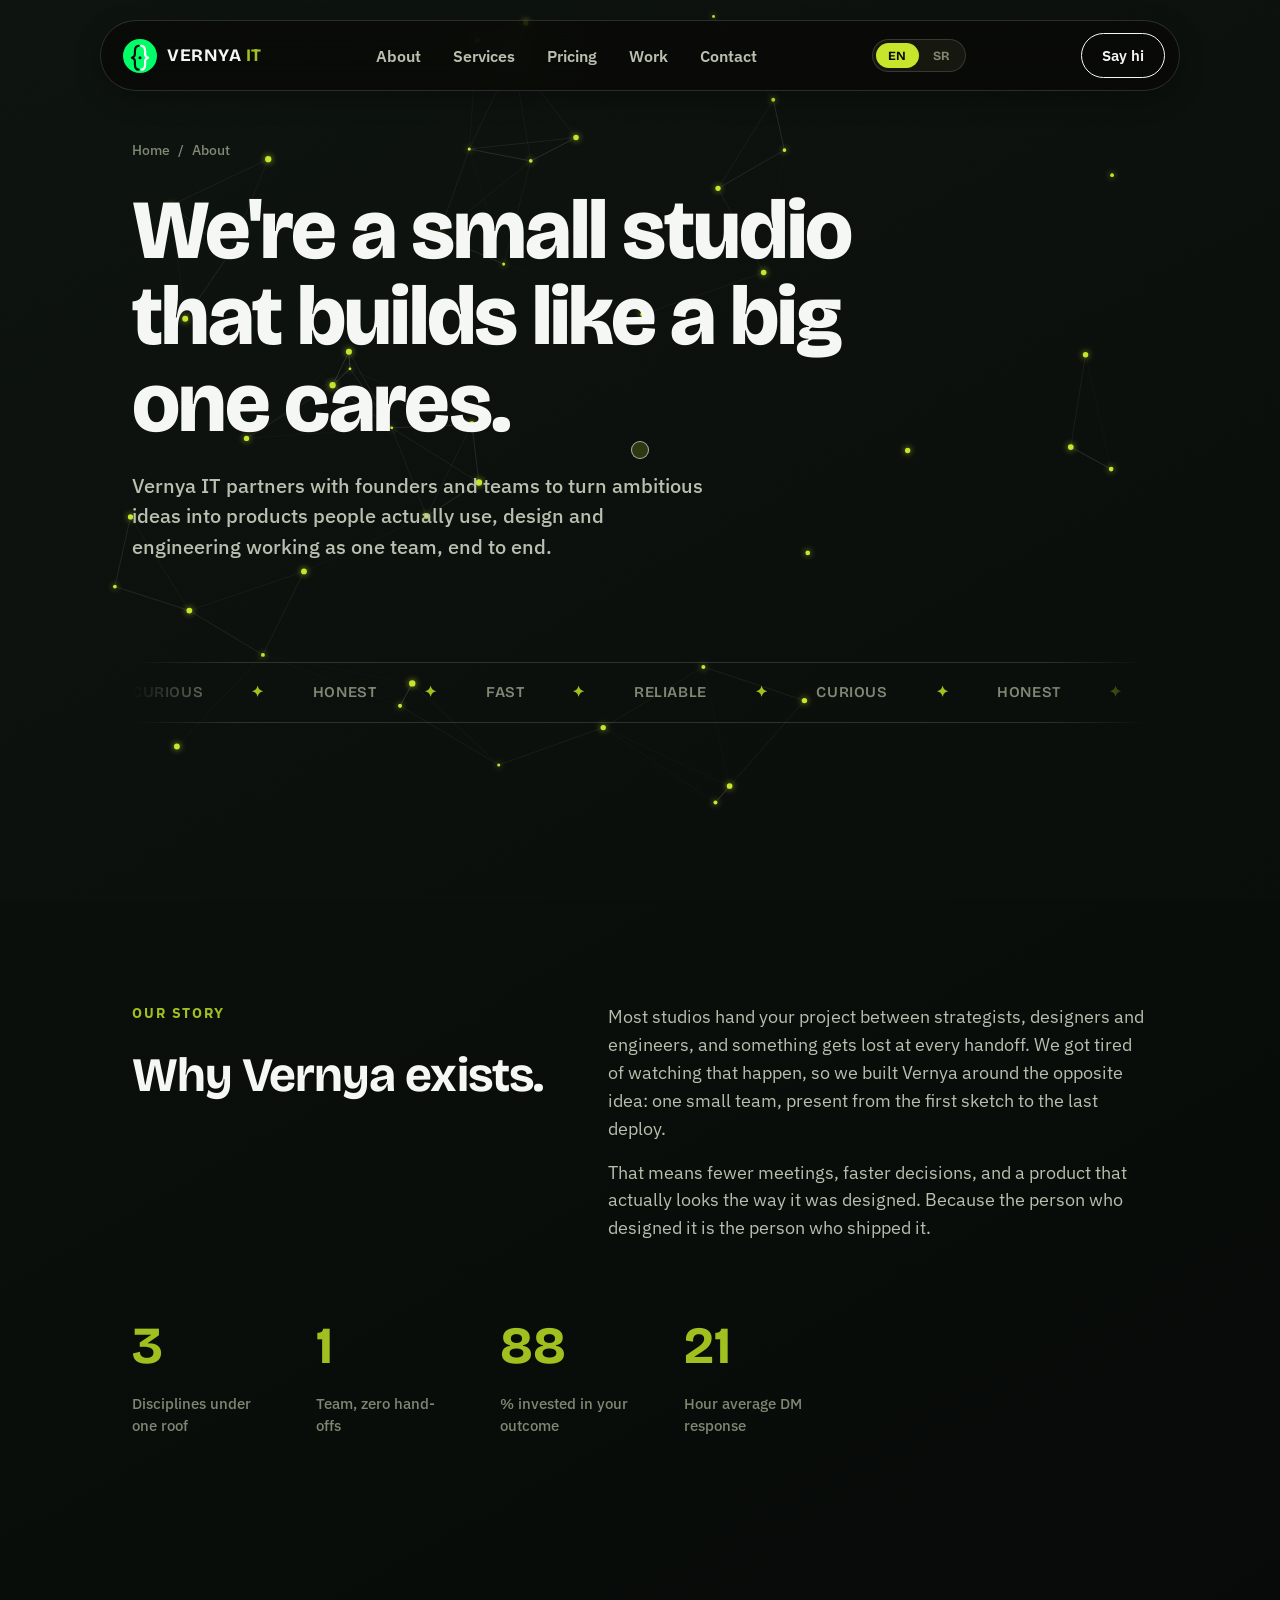
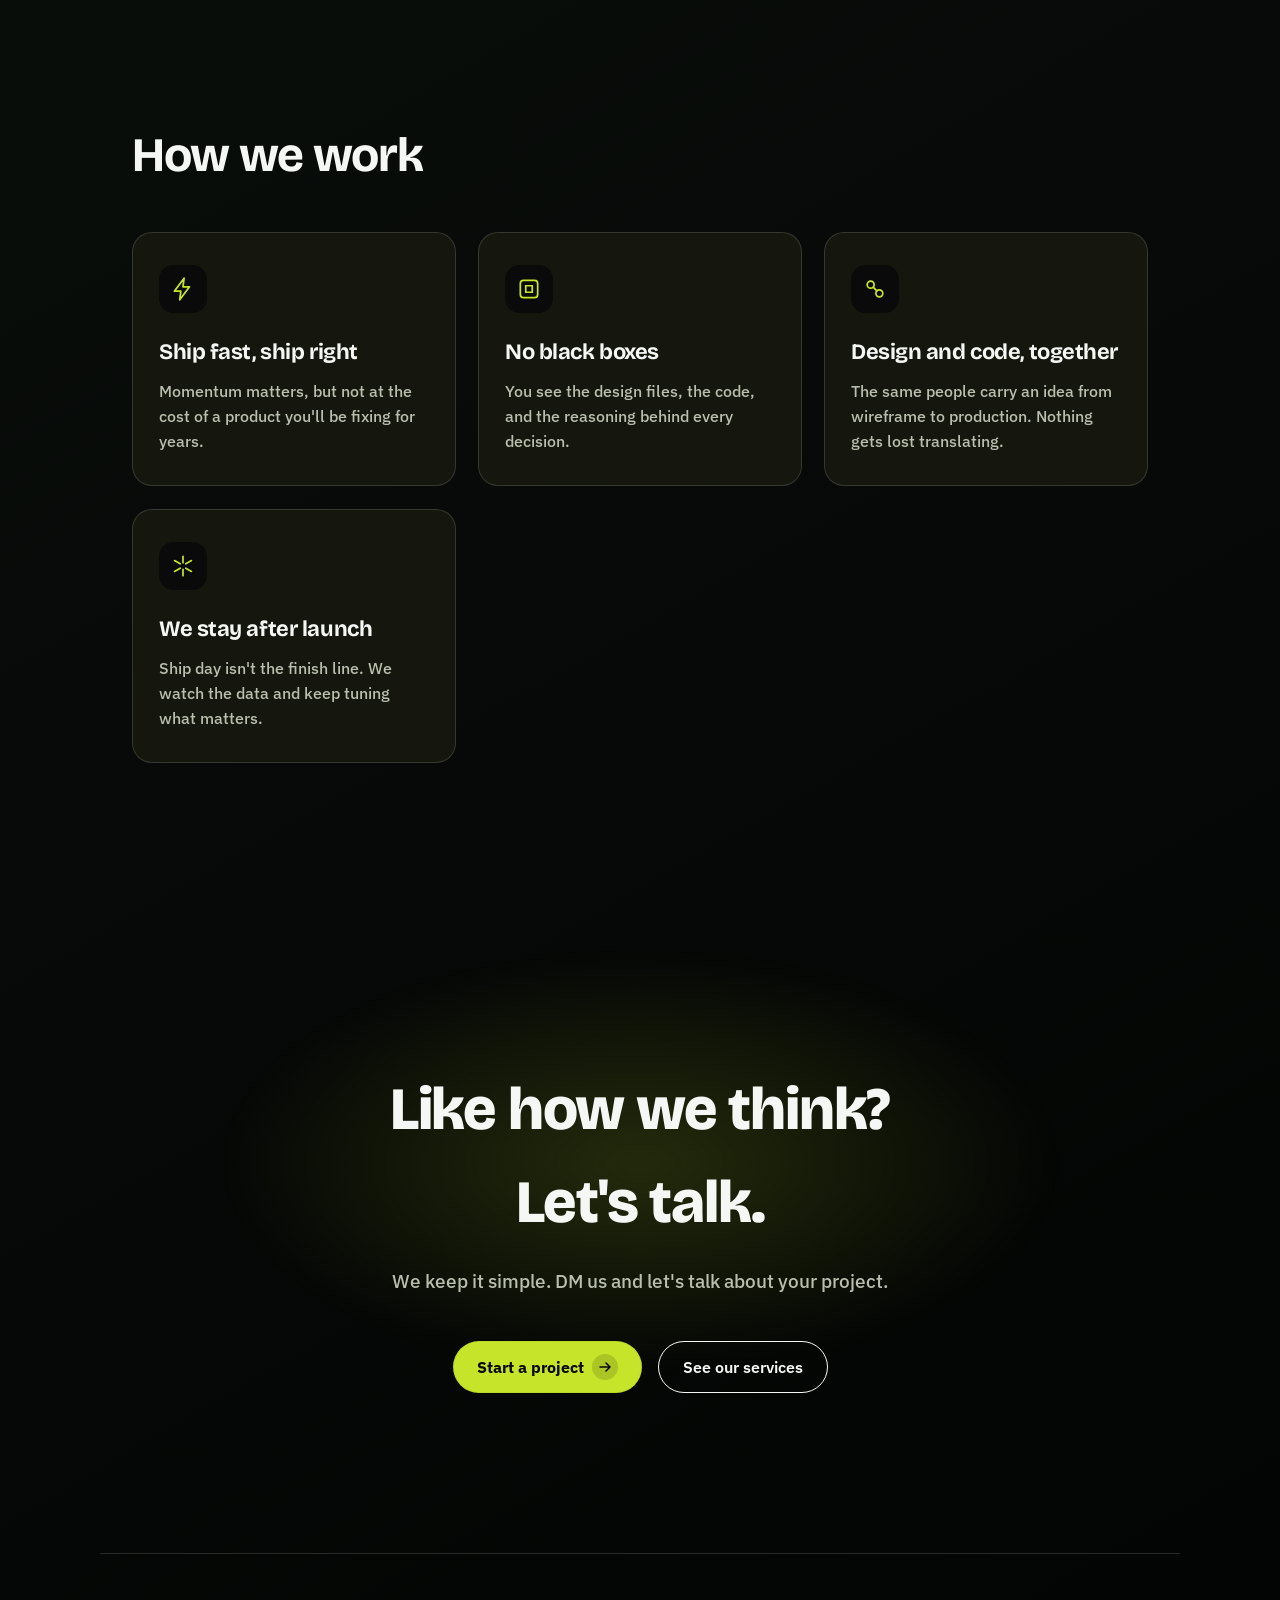
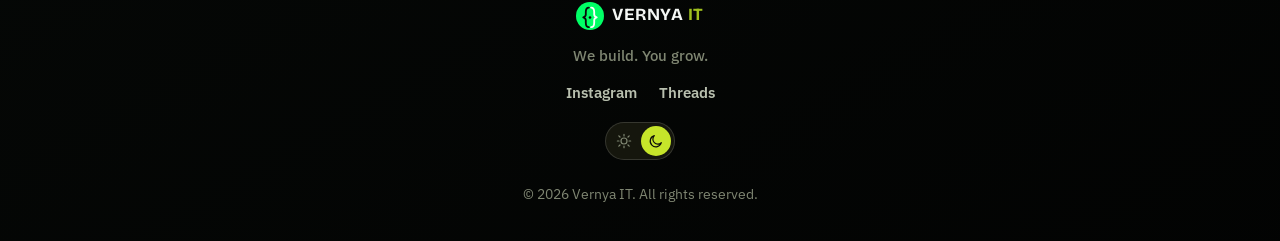
==== commit e5cd800e: "Rebrand to lime/yellow-green accent, add light/dark logo swap, dark aurora background, and content p" ====
--- a/about.html
+++ b/about.html
@@ -3,8 +3,8 @@
 <head>
 <meta charset="UTF-8" />
 <meta name="viewport" content="width=device-width, initial-scale=1.0" />
-<title>About — Vernya IT</title>
-<meta name="description" content="Vernya IT is a small software studio building web, mobile & UI/UX products end to end — from idea to finished product." />
+<title>About - Vernya IT</title>
+<meta name="description" content="Vernya IT is a small software studio building web, mobile & UI/UX products end to end, from idea to finished product." />
 <link rel="icon" type="image/svg+xml" href="assets/logo.svg" />
 <link rel="preconnect" href="https://fonts.googleapis.com">
 <link rel="preconnect" href="https://fonts.gstatic.com" crossorigin>
@@ -66,7 +66,7 @@
     </h1>
     <p class="page-hero-sub" data-reveal data-i18n="about.hero.sub">
       Vernya IT partners with founders and teams to turn ambitious ideas into
-      products people actually use — design and engineering working as one
+      products people actually use, design and engineering working as one
       team, end to end.
     </p>
 
@@ -87,13 +87,13 @@
       <div class="about-copy" data-reveal>
         <p data-i18n="about.story.p1">
           Most studios hand your project between strategists, designers and
-          engineers — and something gets lost at every handoff. We got tired of
+          engineers, and something gets lost at every handoff. We got tired of
           watching that happen, so we built Vernya around the opposite idea:
           one small team, present from the first sketch to the last deploy.
         </p>
         <p style="margin-top:16px;" data-i18n="about.story.p2">
           That means fewer meetings, faster decisions, and a product that
-          actually looks the way it was designed — because the person who
+          actually looks the way it was designed. Because the person who
           designed it is the person who shipped it.
         </p>
       </div>
@@ -120,7 +120,6 @@
   </section>
 
   <section class="values">
-    <p class="section-kicker" data-reveal data-i18n="about.values.kicker">What we believe</p>
     <h2 class="section-title" data-reveal data-i18n="about.values.title">How we work</h2>
 
     <div class="card-grid">
@@ -157,16 +156,15 @@
           <svg width="26" height="26" viewBox="0 0 24 24" fill="none"><path d="M12 3v6M12 15v6M4.2 7l5.2 3M14.6 14l5.2 3M4.2 17l5.2-3M14.6 10l5.2-3" stroke="currentColor" stroke-width="1.6" stroke-linecap="round"/></svg>
         </div>
         <h3 data-i18n="value4.title">We stay after launch</h3>
-        <p data-i18n="value4.desc">Ship day isn't the finish line — we watch the data and keep tuning what matters.</p>
+        <p data-i18n="value4.desc">Ship day isn't the finish line. We watch the data and keep tuning what matters.</p>
       </article>
     </div>
   </section>
 
   <section class="cta" id="contact">
     <div class="cta-blob" aria-hidden="true"></div>
-    <p class="section-kicker" data-reveal data-i18n="about.cta.kicker">Say hi</p>
     <h2 class="cta-title" data-reveal data-i18n="about.cta.title" data-i18n-html="true">Like how we think?<br/>Let's talk.</h2>
-    <p class="cta-sub" data-reveal data-i18n="home.cta.sub">We keep it simple — DM us and let's talk about your project.</p>
+    <p class="cta-sub" data-reveal data-i18n="home.cta.sub">We keep it simple. DM us and let's talk about your project.</p>
     <div class="hero-cta" data-reveal>
       <a class="btn btn-primary magnetic" href="contact.html">
         <span data-i18n="btn.startProject">Start a project</span>
--- a/css/style.css
+++ b/css/style.css
@@ -3,17 +3,17 @@
 
 :root {
   --bg: #ffffff;
-  --bg-soft: #f5faf6;
+  --bg-soft: #f8faec;
   --surface: rgba(10,10,10,0.035);
   --border: rgba(10,10,10,0.12);
   --text: #0a0a0a;
   --text-dim: #4d514d;
   --text-faint: #8a8f8a;
   --ink: #0a0a0a;
-  --neon: #00ff66;
-  --neon-deep: #00cc52;
-  --neon-soft: rgba(0,255,102,0.14);
-  --grad: linear-gradient(120deg, #00ff8c, var(--neon) 60%, var(--neon-deep));
+  --neon: #c6e52a;
+  --neon-deep: #9fc01e;
+  --neon-soft: rgba(198,229,42,0.16);
+  --grad: linear-gradient(120deg, #e4f35c, var(--neon) 60%, var(--neon-deep));
   --nav-scrim: rgba(255,255,255,0.78);
   --menu-scrim: rgba(255,255,255,0.98);
   --cursor-ring: rgba(10,10,10,0.55);
@@ -23,14 +23,14 @@
 
 :root[data-theme="dark"] {
   --bg: #0a0a0a;
-  --bg-soft: #12160f;
+  --bg-soft: #15160d;
   --surface: rgba(255,255,255,0.045);
   --border: rgba(255,255,255,0.14);
   --text: #f4f7f4;
-  --text-dim: #b6bfb9;
-  --text-faint: #79837b;
-  --nav-scrim: rgba(6,8,7,0.72);
-  --menu-scrim: rgba(4,6,5,0.97);
+  --text-dim: #b8bfae;
+  --text-faint: #7f8672;
+  --nav-scrim: rgba(7,8,5,0.72);
+  --menu-scrim: rgba(5,6,4,0.97);
   --cursor-ring: rgba(255,255,255,0.6);
 }
 
@@ -109,14 +109,14 @@
   width: 18px; height: 18px;
   border-radius: 50%;
   border: 1.5px solid var(--cursor-ring);
-  background: rgba(0,255,102,0.18);
+  background: rgba(198,229,42,0.18);
   transform: translate(-50%, -50%) scale(1);
   transition: transform .25s var(--ease-out), background .25s var(--ease-out), border-color .25s var(--ease-out);
 }
 .cursor-dot.hover .cursor-ring {
   transform: translate(-50%, -50%) scale(2.444);
-  background: rgba(0,255,102,0.22);
-  border-color: rgba(0,204,82,0.85);
+  background: rgba(198,229,42,0.22);
+  border-color: rgba(159,192,30,0.85);
 }
 
 /* ---------- fluid canvas ---------- */
@@ -178,7 +178,7 @@
   transform: scaleX(0);
   transform-origin: left;
   background: var(--grad);
-  box-shadow: 0 0 12px rgba(0,255,102,0.6);
+  box-shadow: 0 0 12px rgba(198,229,42,0.6);
   transition: transform .08s linear;
 }
 
@@ -200,24 +200,37 @@
 }
 [data-reveal].in-view { opacity: 1; transform: translateY(0); }
 
-/* ---------- nav ---------- */
+/* ---------- nav (floating pill) ---------- */
 .nav {
   position: fixed;
-  top: 0; left: 0; right: 0;
+  top: 20px;
+  left: 50%;
   z-index: 50;
   display: flex;
   align-items: center;
   justify-content: space-between;
   gap: 24px;
-  padding: 20px 32px;
-  transition: background .4s var(--ease-out), border-color .4s var(--ease-out), padding .4s var(--ease-out);
-  border-bottom: 1px solid transparent;
+  width: calc(100% - 48px);
+  max-width: 1080px;
+  padding: 12px 14px 12px 22px;
+  border-radius: 100px;
+  background: var(--nav-scrim);
+  backdrop-filter: blur(16px);
+  border: 1px solid var(--border);
+  box-shadow: 0 8px 26px rgba(10,15,5,0.06);
+  transform: translate(-50%, 0) scale(1);
+  transform-origin: top center;
+  transition: box-shadow .4s var(--ease-out), transform .4s var(--ease-out);
 }
 .nav.scrolled {
-  background: var(--nav-scrim);
-  backdrop-filter: blur(14px);
-  border-color: var(--border);
-  padding: 14px 32px;
+  transform: translate(-50%, -6px) scale(0.97);
+  box-shadow: 0 12px 34px rgba(10,15,5,0.12);
+}
+:root[data-theme="dark"] .nav {
+  box-shadow: 0 8px 26px rgba(0,0,0,0.3);
+}
+:root[data-theme="dark"] .nav.scrolled {
+  box-shadow: 0 12px 34px rgba(0,0,0,0.4);
 }
 
 .brand {
@@ -346,6 +359,43 @@
   transition: transform .25s var(--ease-spring), box-shadow .25s var(--ease-out), background .3s, border-color .3s, color .3s;
 }
 .btn:active { transform: scale(0.97); }
+.btn > svg {
+  flex: none;
+  width: 26px; height: 26px;
+  padding: 5px;
+  border-radius: 50%;
+  background: rgba(10,10,10,0.1);
+  transition: background .25s var(--ease-out);
+}
+.btn-primary > svg { background: rgba(10,10,10,0.14); }
+.btn-primary:hover > svg { background: rgba(198,229,42,0.18); }
+.btn-outline > svg, .btn-ghost > svg { background: var(--surface); }
+.btn-outline:hover > svg, .btn-ghost:hover > svg { background: rgba(198,229,42,0.2); }
+
+/* ---------- icon-label CTA (homepage hero secondary action) ---------- */
+.btn-icon-label {
+  display: inline-flex;
+  align-items: center;
+  gap: 14px;
+  font-weight: 700;
+  font-size: 15.5px;
+  color: var(--text);
+  padding: 4px 4px 4px 0;
+}
+.btn-icon-label .icon-circle {
+  display: flex;
+  align-items: center;
+  justify-content: center;
+  flex: none;
+  width: 46px; height: 46px;
+  border-radius: 50%;
+  background: var(--ink);
+  color: var(--neon);
+  transition: transform .3s var(--ease-spring), background .25s var(--ease-out);
+}
+.btn-icon-label:hover .icon-circle { transform: scale(1.08); background: var(--neon-deep); color: var(--ink); }
+.btn-icon-label:active .icon-circle { transform: scale(0.95); }
+
 .btn-primary {
   background: var(--neon);
   color: var(--ink);
@@ -355,7 +405,7 @@
 .btn-primary:hover {
   background: var(--ink);
   color: var(--neon);
-  box-shadow: 0 8px 30px rgba(0,255,102,0.35);
+  box-shadow: 0 8px 30px rgba(198,229,42,0.35);
 }
 .btn-outline {
   border: 1.5px solid var(--ink);
@@ -450,6 +500,73 @@
   to { transform: translateX(-50%); }
 }
 
+/* ---------- rotating contact badge ---------- */
+.rotating-badge {
+  position: relative;
+  display: inline-flex;
+  align-items: center;
+  justify-content: center;
+  flex: none;
+  width: 108px;
+  height: 108px;
+  color: var(--text-faint);
+}
+.rotating-badge-ring {
+  position: absolute;
+  inset: 0;
+  width: 100%;
+  height: 100%;
+  animation: badgeSpin 11s linear infinite;
+}
+@keyframes badgeSpin {
+  to { transform: rotate(360deg); }
+}
+@media (prefers-reduced-motion: reduce) {
+  .rotating-badge-ring { animation-duration: 40s; }
+}
+.rotating-badge-icon {
+  position: relative;
+  z-index: 1;
+  display: flex;
+  align-items: center;
+  justify-content: center;
+  width: 40px;
+  height: 40px;
+  border-radius: 50%;
+  background: var(--neon);
+  color: var(--ink);
+  transition: transform .3s var(--ease-spring), background .25s var(--ease-out);
+}
+.rotating-badge:hover .rotating-badge-icon { transform: scale(1.1); background: var(--neon-deep); }
+
+/* ---------- achievement callout ---------- */
+.achievement {
+  display: flex;
+  align-items: flex-start;
+  gap: 18px;
+  margin-bottom: 36px;
+}
+.achievement-num {
+  font-family: 'Bricolage Grotesque', sans-serif;
+  font-size: 76px;
+  font-weight: 800;
+  line-height: 0.85;
+  color: var(--text);
+}
+.achievement-tag {
+  display: inline-flex;
+  align-items: center;
+  gap: 8px;
+  margin-top: 10px;
+  padding: 9px 16px;
+  border-radius: 100px;
+  background: var(--neon);
+  color: var(--ink);
+  font-family: 'Bricolage Grotesque', sans-serif;
+  font-size: 13px;
+  font-weight: 700;
+}
+
 /* ---------- about ---------- */
 .about-grid {
   display: grid;
@@ -517,14 +634,14 @@
   width: 8px; height: 8px;
   border-radius: 50%;
   background: var(--neon);
-  box-shadow: 0 0 0 0 rgba(0,255,102,0.5);
+  box-shadow: 0 0 0 0 rgba(198,229,42,0.5);
   animation: pulseDot 1.8s ease-out infinite;
   flex: none;
 }
 @keyframes pulseDot {
-  0% { box-shadow: 0 0 0 0 rgba(0,255,102,0.5); }
-  70% { box-shadow: 0 0 0 8px rgba(0,255,102,0); }
-  100% { box-shadow: 0 0 0 0 rgba(0,255,102,0); }
+  0% { box-shadow: 0 0 0 0 rgba(198,229,42,0.5); }
+  70% { box-shadow: 0 0 0 8px rgba(198,229,42,0); }
+  100% { box-shadow: 0 0 0 0 rgba(198,229,42,0); }
 }
 .work-card { padding-bottom: 26px; }
 .work-thumb {
@@ -540,7 +657,7 @@
   content: "";
   position: absolute;
   inset: 0;
-  background: linear-gradient(100deg, transparent 30%, rgba(0,255,102,0.25) 50%, transparent 70%);
+  background: linear-gradient(100deg, transparent 30%, rgba(198,229,42,0.25) 50%, transparent 70%);
   background-size: 200% 100%;
   animation: shimmer 2.2s ease-in-out infinite;
 }
@@ -566,7 +683,7 @@
   position: absolute;
   top: -60%; left: -20%;
   width: 220px; height: 220px;
-  background: radial-gradient(circle, rgba(0,255,102,0.4), transparent 70%);
+  background: radial-gradient(circle, rgba(198,229,42,0.4), transparent 70%);
   opacity: 0;
   transition: opacity .5s;
   pointer-events: none;
@@ -581,6 +698,24 @@
   color: var(--neon);
   margin-bottom: 22px;
 }
+.service-card-head {
+  display: flex;
+  align-items: flex-start;
+  justify-content: space-between;
+  gap: 12px;
+}
+.service-card-tag {
+  display: inline-block;
+  font-size: 10.5px;
+  font-weight: 700;
+  text-transform: uppercase;
+  letter-spacing: 0.06em;
+  color: var(--text-faint);
+  border: 1px solid var(--border);
+  border-radius: 100px;
+  padding: 4px 10px;
+  white-space: nowrap;
+}
 .service-card h3 { font-size: 22px; margin-bottom: 10px; }
 .service-card p { color: var(--text-dim); font-size: 16px; font-weight: 500; }
 .card-link {
@@ -632,7 +767,7 @@
   width: 60px;
   border-radius: 100px;
   background: var(--neon);
-  box-shadow: 0 4px 18px rgba(0,255,102,0.4);
+  box-shadow: 0 4px 18px rgba(198,229,42,0.4);
   will-change: transform, width;
 }
 .switcher-panels { position: relative; margin-top: 36px; min-height: 220px; }
@@ -698,7 +833,7 @@
   position: absolute;
   inset: 0;
   z-index: -1;
-  background: radial-gradient(600px 300px at 50% 40%, rgba(0,255,102,0.16), transparent 70%);
+  background: radial-gradient(600px 300px at 50% 40%, rgba(198,229,42,0.16), transparent 70%);
   filter: blur(10px);
 }
 .cta-title {
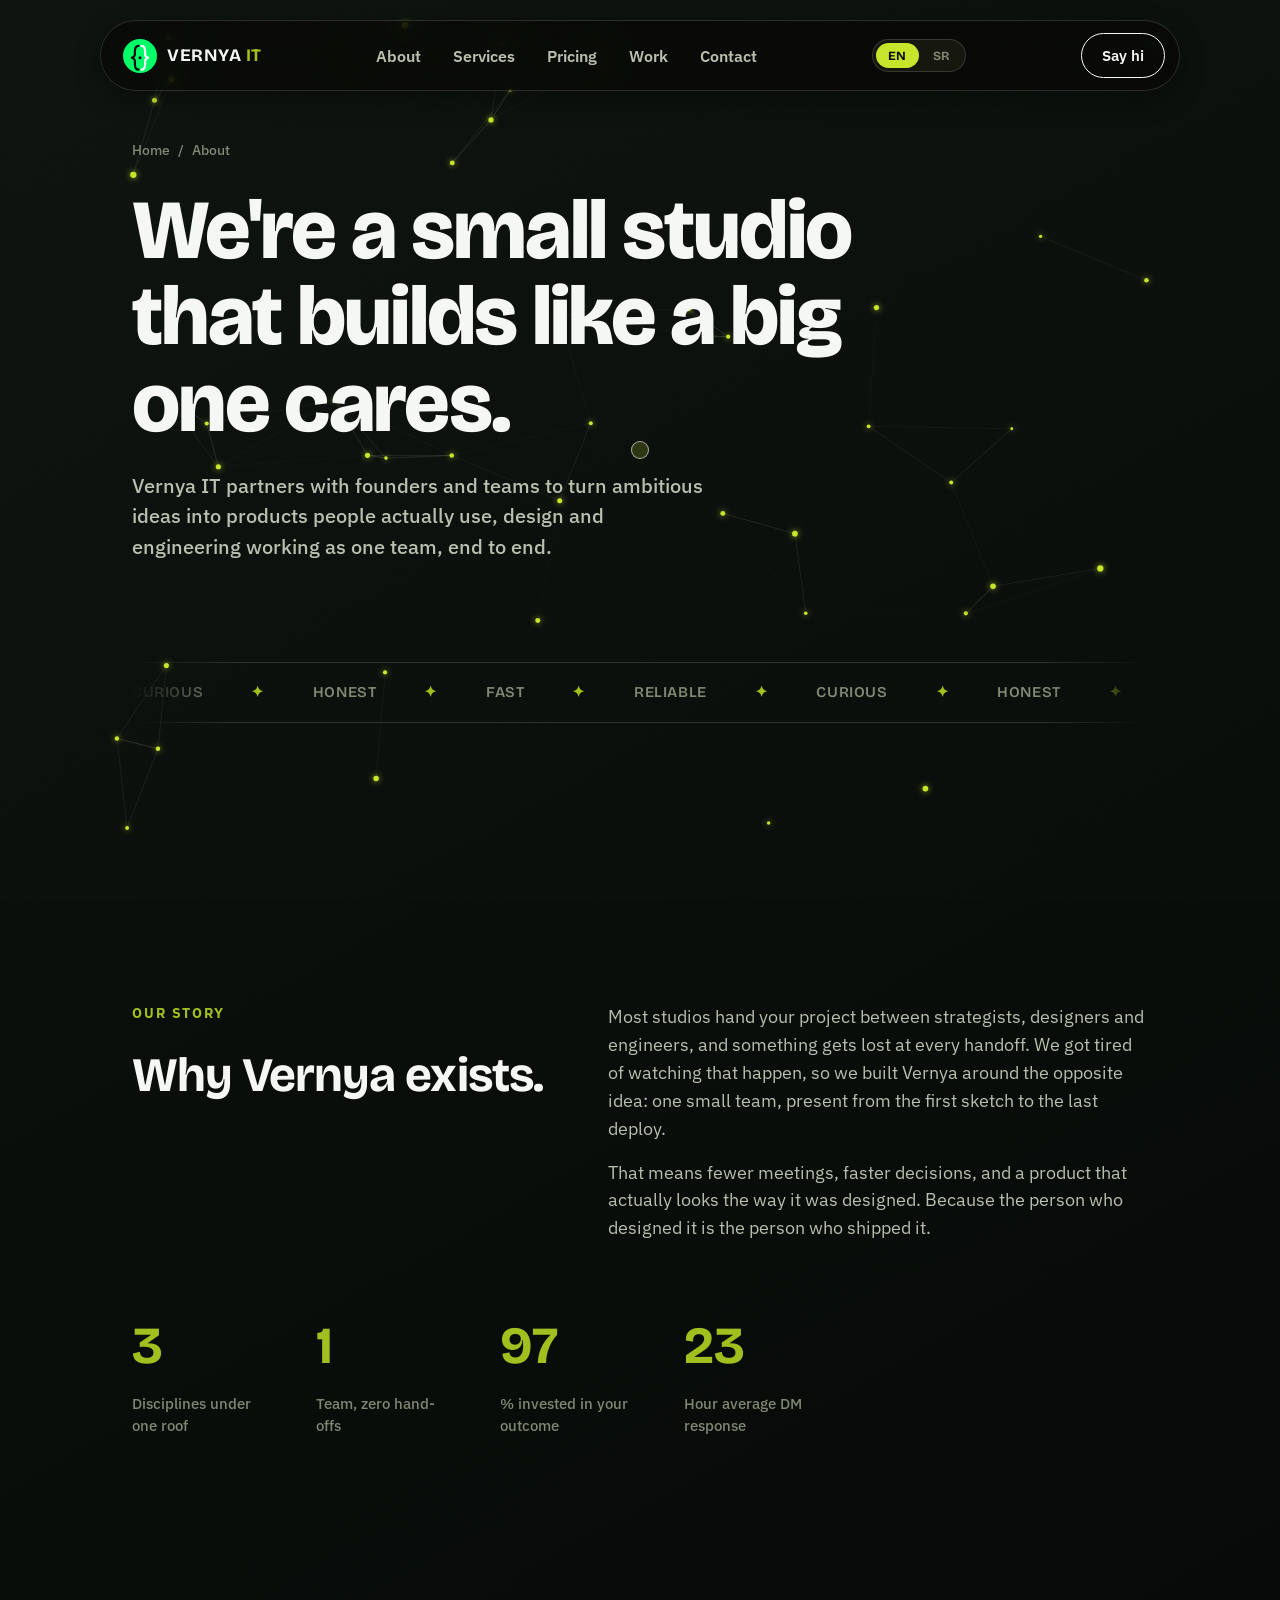
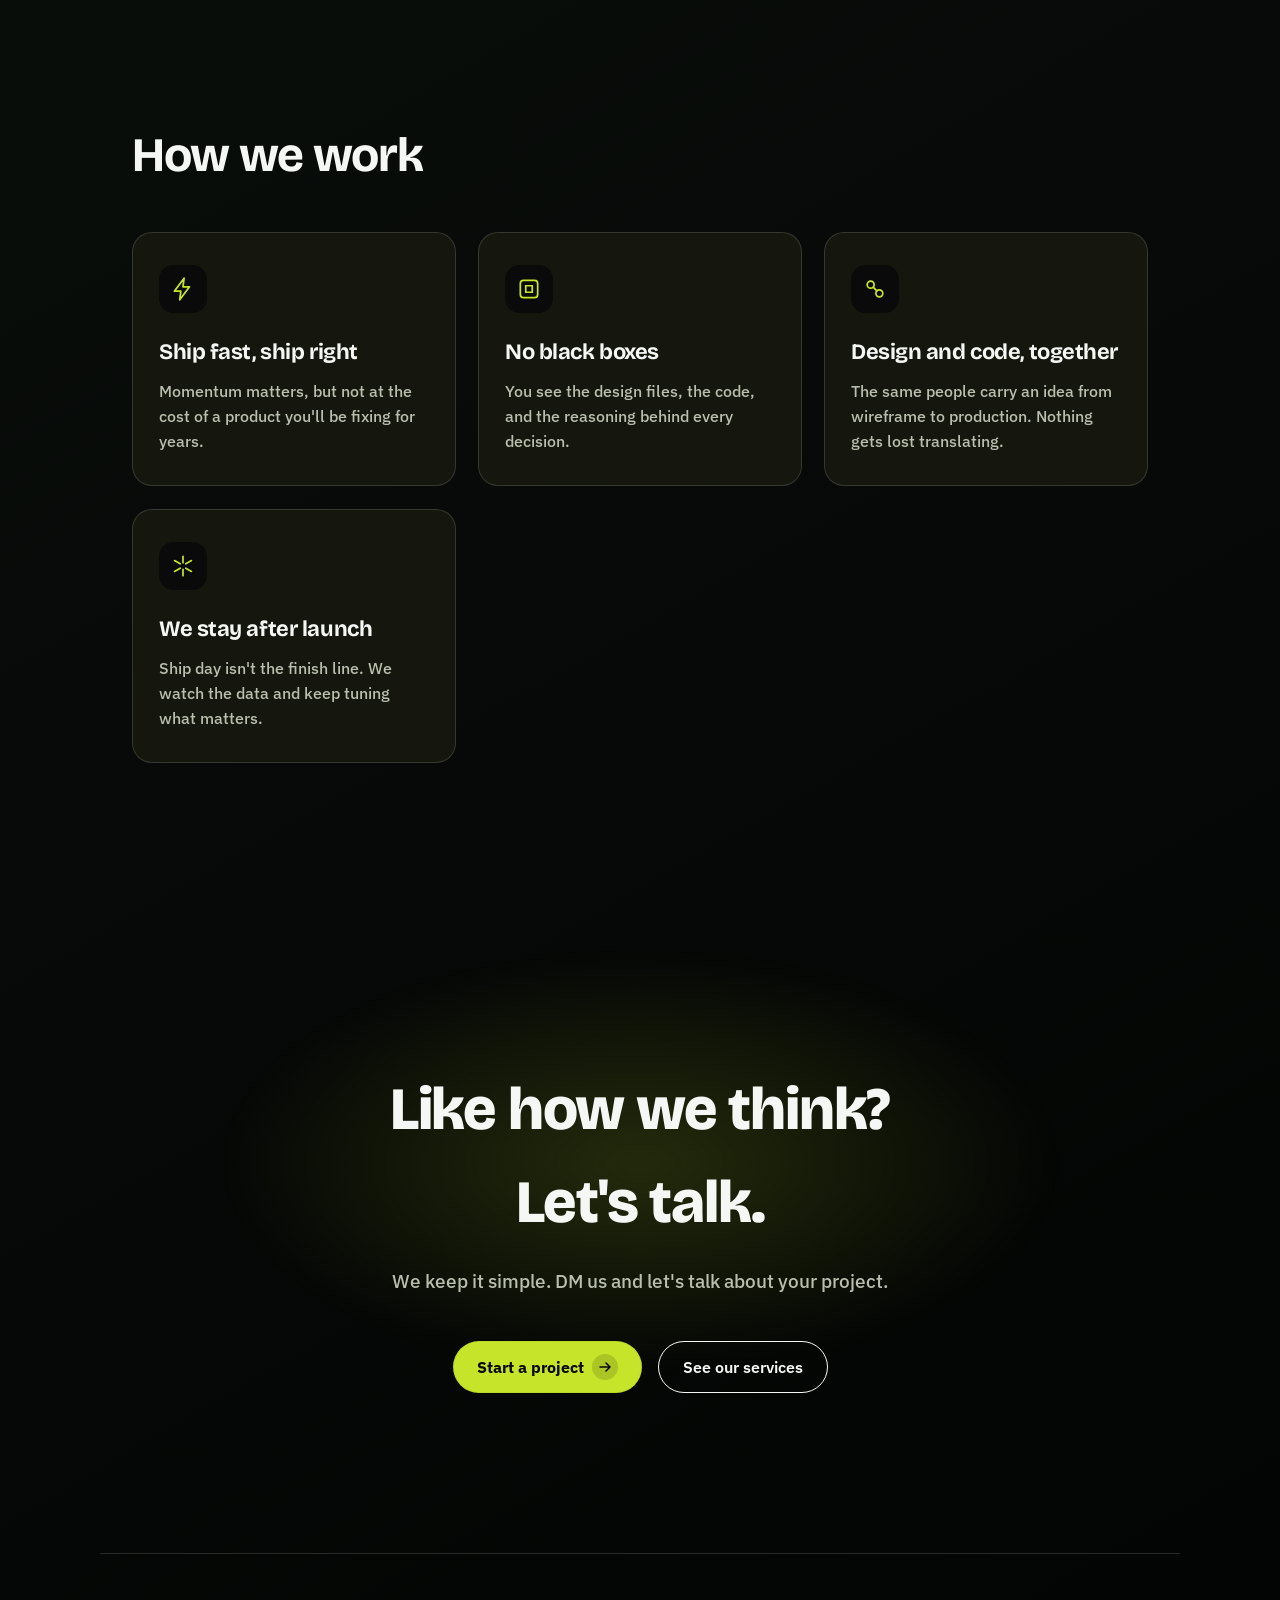
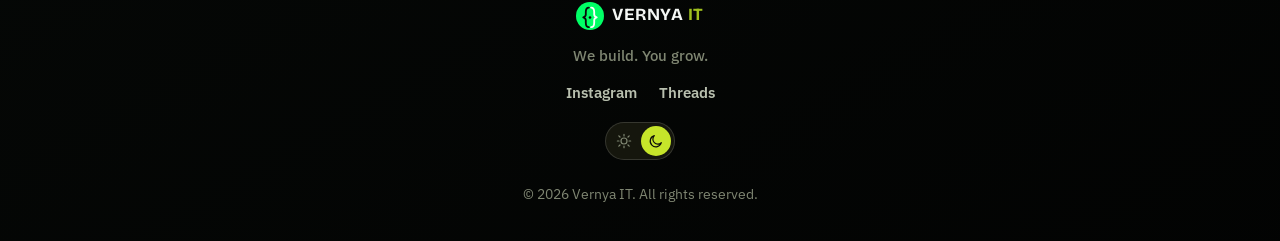
==== commit 58197e46: "Cache-bust favicon href to force browsers to pick up the new logo Browsers cache favicons independen" ====
--- a/about.html
+++ b/about.html
@@ -5,7 +5,7 @@
 <meta name="viewport" content="width=device-width, initial-scale=1.0" />
 <title>About - Vernya IT</title>
 <meta name="description" content="Vernya IT is a small software studio building web, mobile & UI/UX products end to end, from idea to finished product." />
-<link rel="icon" type="image/svg+xml" href="assets/logo.svg" />
+<link rel="icon" type="image/svg+xml" href="assets/logo.svg?v=2" />
 <link rel="preconnect" href="https://fonts.googleapis.com">
 <link rel="preconnect" href="https://fonts.gstatic.com" crossorigin>
 <link href="https://fonts.googleapis.com/css2?family=Bricolage+Grotesque:wght@400;500;600;700;800&family=IBM+Plex+Sans:wght@400;500;600&display=swap" rel="stylesheet">
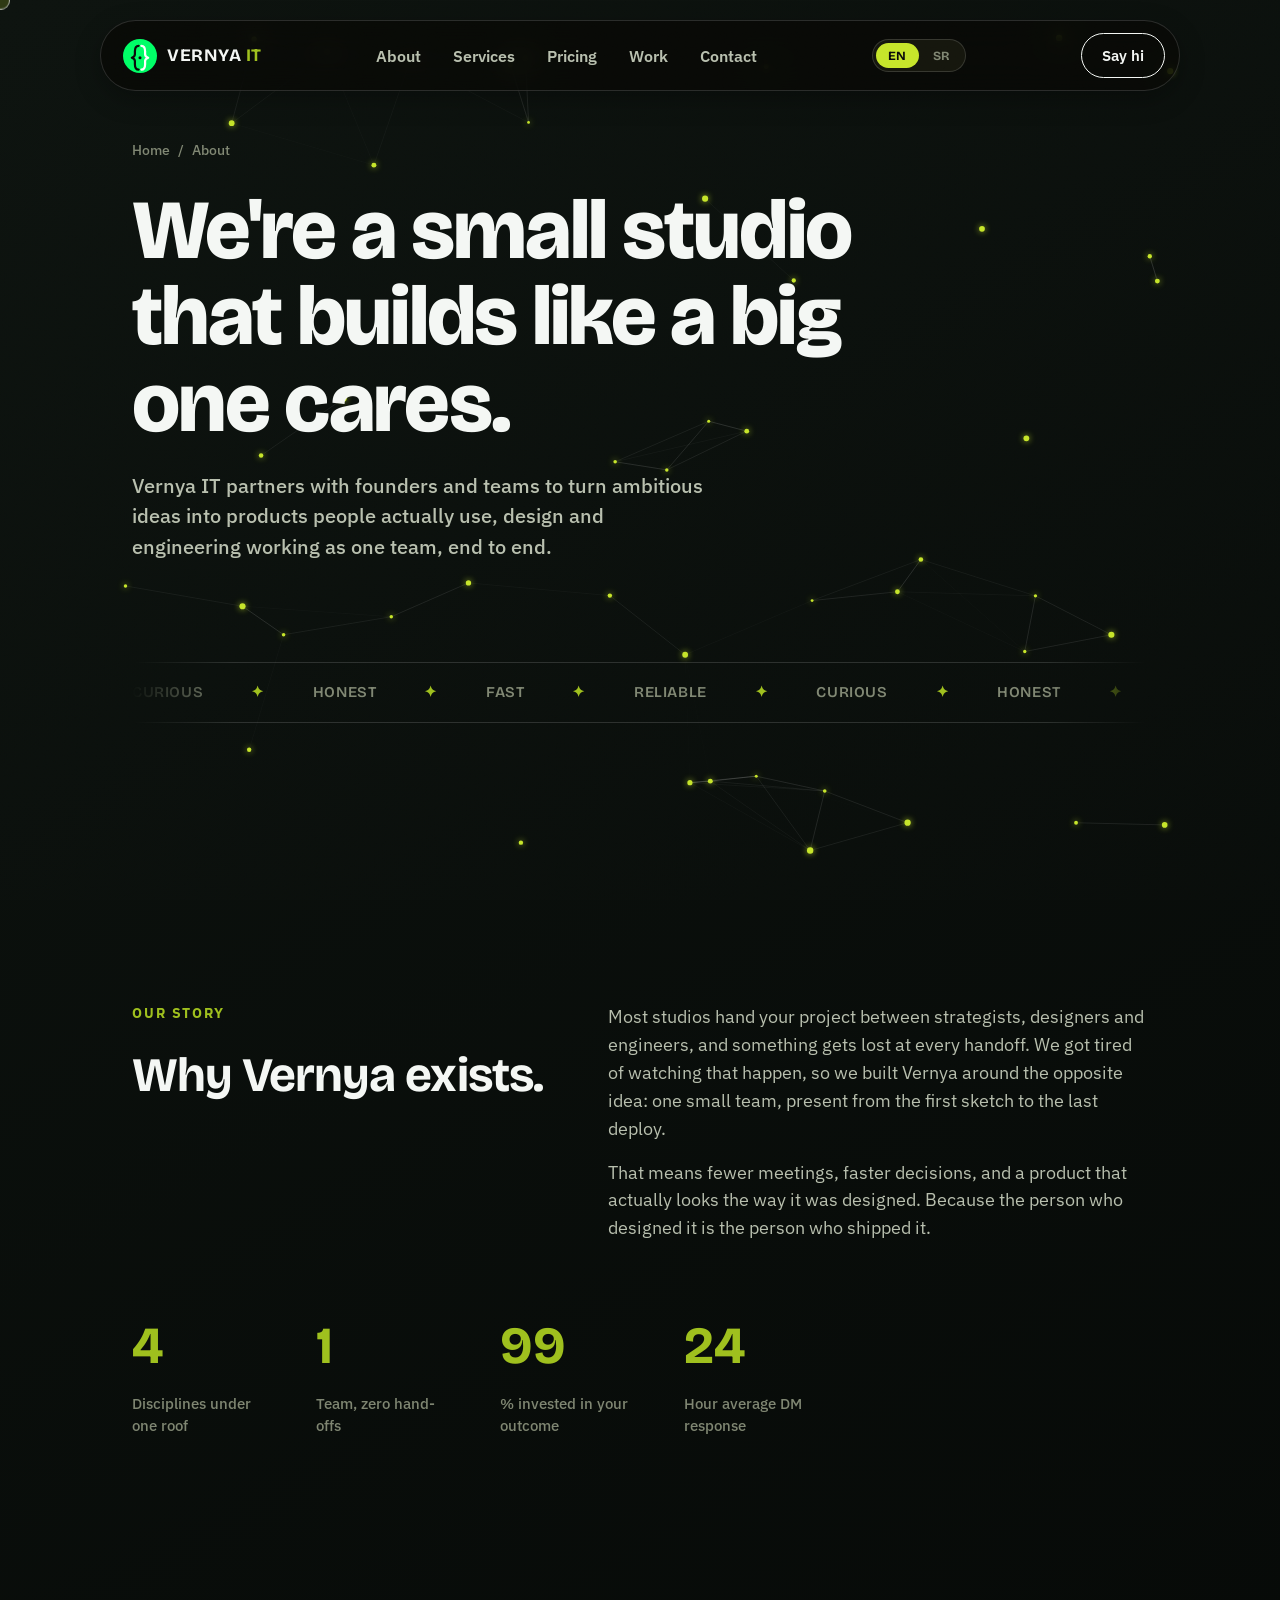
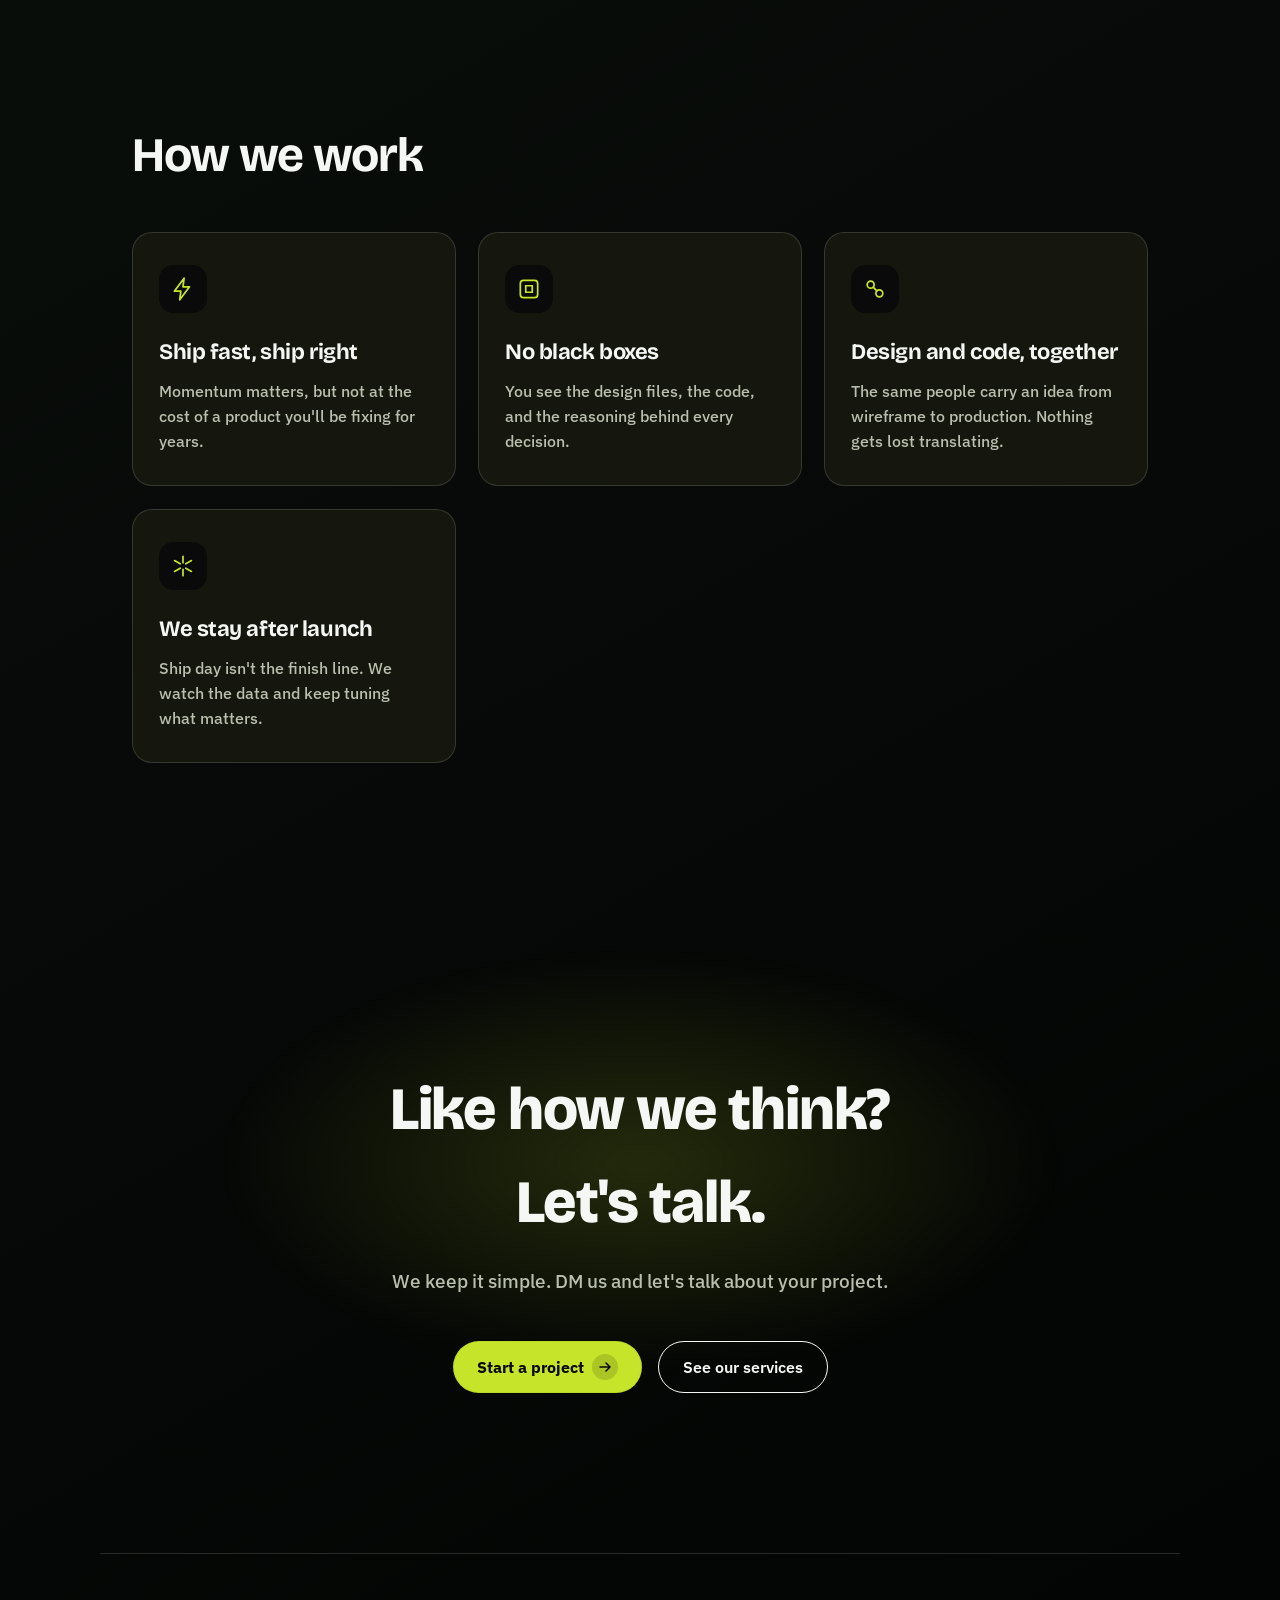
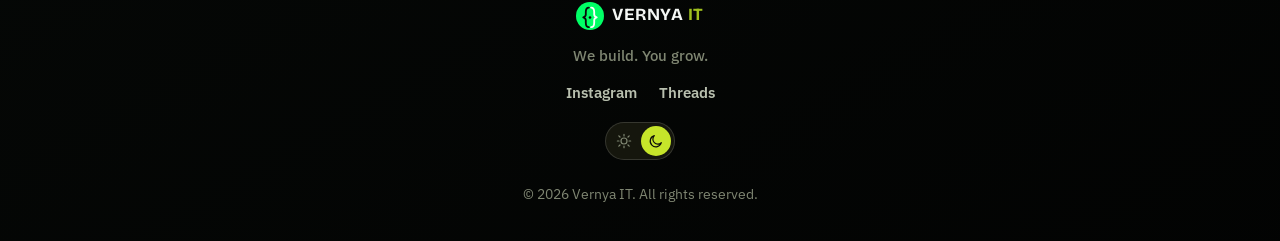
==== commit 00db9866: "Add AI Consulting as a fourth service across the site - New homepage service card, switcher tab/pane" ====
--- a/about.html
+++ b/about.html
@@ -101,7 +101,7 @@
 
     <div class="stat-row stat-row-lg" data-reveal>
       <div class="stat">
-        <span class="stat-num" data-counter="3">0</span>
+        <span class="stat-num" data-counter="4">0</span>
         <span class="stat-label" data-i18n="home.about.stat1">Disciplines under one roof</span>
       </div>
       <div class="stat">
